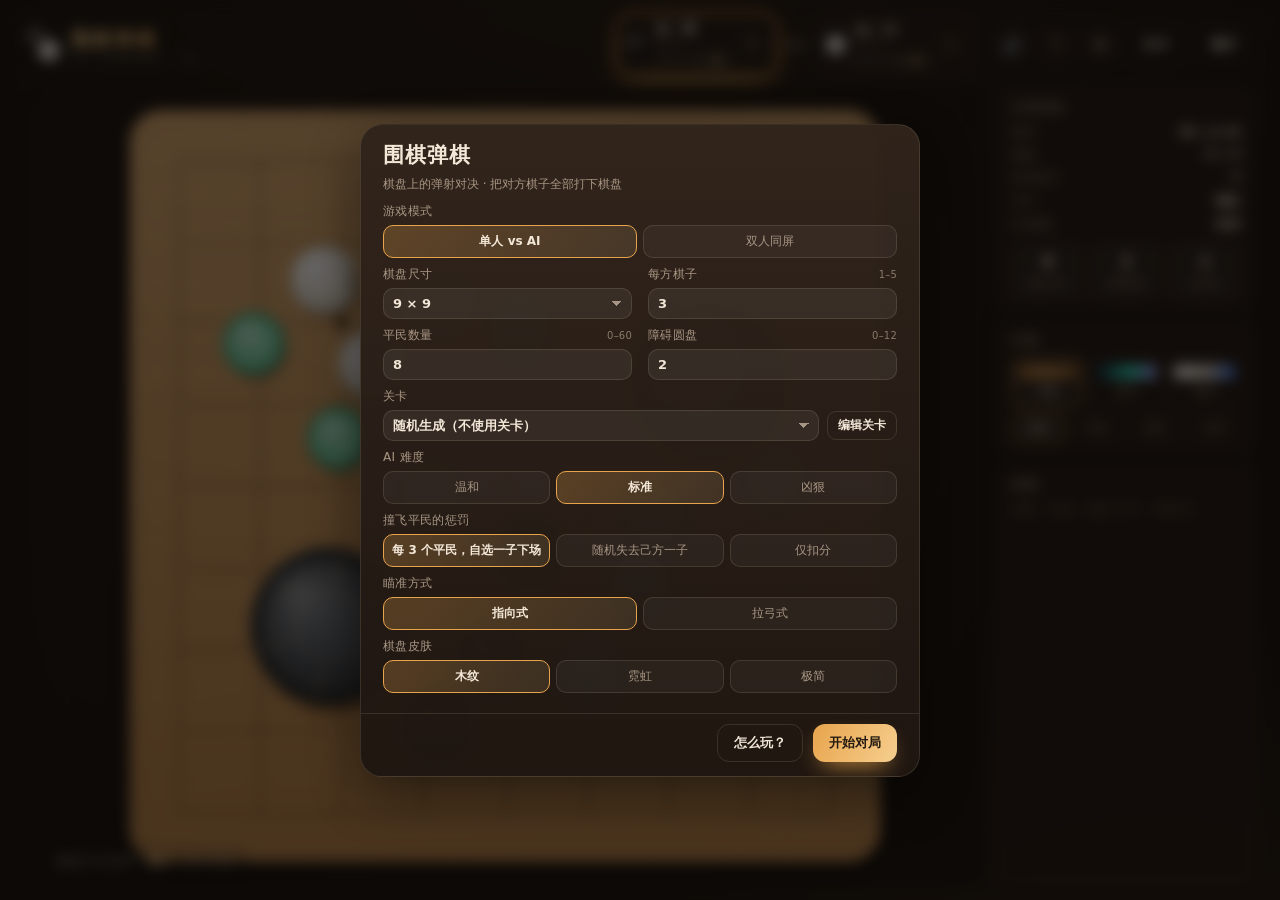
==== index.html @ 87f2d4b4 "围棋弹棋 v6：冰壶物理+自旋碰撞、高斯出杆误差、随机聚类摆盘(19路/5v5/60平民)、关卡编辑器、平民罚则、三档AI、多皮肤多字体、移动端竖屏适配" ====
﻿<!DOCTYPE html>
<html lang="zh-CN" data-skin="wood" data-font="sans">
<head>
<meta charset="UTF-8">
<meta name="viewport" content="width=device-width, initial-scale=1, maximum-scale=1, user-scalable=no, viewport-fit=cover">
<meta name="theme-color" content="#1b1410">
<meta name="apple-mobile-web-app-capable" content="yes">
<meta name="mobile-web-app-capable" content="yes">
<title>围棋弹棋 · Go Carrom</title>
<link rel="icon" href="data:image/svg+xml,%3Csvg xmlns='http://www.w3.org/2000/svg' viewBox='0 0 32 32'%3E%3Crect width='32' height='32' rx='7' fill='%23c99a63'/%3E%3Ccircle cx='12' cy='12' r='6' fill='%23171410'/%3E%3Ccircle cx='21' cy='21' r='6' fill='%23fff'/%3E%3C/svg%3E">
<link rel="stylesheet" href="css/style.css">
</head>
<body data-skin="wood">
<div id="app">

  <header id="topbar">
    <div class="brand">
      <div class="logo"><span class="dot b"></span><span class="dot w"></span></div>
      <div class="brand-text">
        <h1>围棋弹棋</h1>
        <p>GO&nbsp;CARROM&nbsp;·&nbsp;<span id="buildTag">v6</span></p>
      </div>
    </div>

    <div id="scoreboard">
      <div class="score-card" id="cardP1">
        <span class="mini-stone black"></span>
        <div class="sc-text">
          <b id="p1Name">黑方</b>
          <small id="p1Stat">3 / 3</small>
          <span class="civ-line" id="p1Civ" title="撞飞平民进度：满 3 个要自选一子下场">
            <i></i><i></i><i></i><em>平民 <b>0</b>/3</em>
          </span>
        </div>
        <span class="badge" id="p1Badge">黑</span>
      </div>
      <div class="vs">VS</div>
      <div class="score-card" id="cardP2">
        <span class="mini-stone white"></span>
        <div class="sc-text">
          <b id="p2Name">白方</b>
          <small id="p2Stat">3 / 3</small>
          <span class="civ-line" id="p2Civ" title="撞飞平民进度：满 3 个要自选一子下场">
            <i></i><i></i><i></i><em>平民 <b>0</b>/3</em>
          </span>
        </div>
        <span class="badge" id="p2Badge">白</span>
      </div>
    </div>

    <div class="topbar-actions">
      <button class="icon-btn" id="btnSound" title="音效开关">🔊</button>
      <button class="icon-btn" id="btnRules" title="规则说明">?</button>
      <button class="icon-btn" id="btnSetup" title="对局设置">⚙</button>
      <button class="btn ghost" id="btnLevel">关卡</button>
      <button class="btn ghost" id="btnRestart">重开</button>
    </div>
  </header>

  <main id="stage">
    <div id="boardWrap">
      <canvas id="boardCanvas"></canvas>
      <div id="banner" class="banner"></div>
      <div id="hint" class="hint">拖拽自己的棋子 <b>蓄力</b>，松手弹射</div>

      <!-- 关卡编辑器工具条 -->
      <div id="editorBar" class="editor-bar hidden">
        <div class="eb-row">
          <div class="eb-group">
            <span class="eb-label">棋盘</span>
            <select id="edBoard" class="num-input mini"></select>
          </div>
          <div class="eb-group">
            <span class="eb-label">半径</span>
            <button class="size-btn" id="edRadiusMinus" title="缩小 (-2%)">−</button>
            <input type="range" id="edRadius" min="12" max="460" step="2" value="75">
            <button class="size-btn" id="edRadiusPlus" title="放大 (+2%)">+</button>
            <input type="number" id="edRadiusNum" class="num-input tiny" min="1" max="46" step="0.5" value="7.5">
            <span class="eb-unit">%</span>
          </div>
          <div class="eb-group grow">
            <input type="text" id="edName" class="num-input" placeholder="关卡名" maxlength="16">
          </div>
          <div class="eb-group">
            <button class="btn ghost small" id="edSave">保存</button>
            <button class="btn ghost small" id="edExport">导出</button>
            <button class="btn ghost small" id="edImport">导入</button>
            <button class="btn ghost small" id="edClear">清空</button>
          </div>
        </div>
        <div class="eb-row">
          <div class="eb-group grow">
            <span class="eb-label">已保存</span>
            <select id="edSaved" class="num-input grow"></select>
            <button class="btn ghost small" id="edLoad">读取</button>
            <button class="btn ghost small" id="edDelete">删除</button>
          </div>
          <div class="eb-group right">
            <span class="eb-tip">单击空白放置 · 拖圆盘移动 · 拖手柄/滚轮改大小 · 右键删除</span>
            <button class="btn ghost small" id="edCancel">返回</button>
            <button class="btn primary small" id="edPlay">用此关卡开局</button>
          </div>
        </div>
      </div>
      <input type="file" id="edFile" accept=".json,application/json" hidden>
    </div>

    <aside id="side">
      <section class="panel">
        <h2>对局信息</h2>
        <ul class="facts">
          <li><span>模式</span><b id="factMode">单人 vs AI</b></li>
          <li><span>棋盘</span><b id="factBoard">9 × 9</b></li>
          <li><span>每方棋子</span><b id="factTroops">3</b></li>
          <li><span>关卡</span><b id="factLevel">随机</b></li>
          <li><span>AI 难度</span><b id="factAI">标准</b></li>
        </ul>
        <div class="stat-row">
          <div class="stat"><b id="statCiv">6</b><small>剩余平民</small></div>
          <div class="stat"><b id="statObs">2</b><small>障碍圆盘</small></div>
          <div class="stat"><b id="statTurn">1</b><small>回合数</small></div>
        </div>
      </section>

      <section class="panel">
        <h2>外观</h2>
        <div class="skins" id="skinPicker">
          <button class="skin-btn active" data-skin="wood"><i class="sw sw-wood"></i>木纹</button>
          <button class="skin-btn" data-skin="neon"><i class="sw sw-neon"></i>霓虹</button>
          <button class="skin-btn" data-skin="flat"><i class="sw sw-flat"></i>极简</button>
        </div>
        <div class="fonts" id="fontPicker">
          <button class="font-btn on" data-font="sans">黑体</button>
          <button class="font-btn" data-font="serif">宋体</button>
          <button class="font-btn" data-font="kai">楷体</button>
          <button class="font-btn" data-font="mono">等宽</button>
        </div>
      </section>

      <section class="panel log-panel">
        <h2>战报</h2>
        <ol id="log" class="log"></ol>
      </section>
    </aside>
  </main>
</div>

<!-- ============ 开始 / 结算 ============ -->
<div id="overlay" class="overlay">
  <div class="modal">
    <div class="modal-head">
      <h2 id="modalTitle">围棋弹棋</h2>
      <p id="modalSub">棋盘上的弹射对决 · 把对方棋子全部打下棋盘</p>
    </div>

    <div class="modal-body">
      <div id="setupPanel">
        <div class="field">
          <label>游戏模式</label>
          <div class="seg" id="segMode">
            <button class="on" data-mode="ai">单人 vs AI</button>
            <button data-mode="pvp">双人同屏</button>
          </div>
        </div>
        <div class="grid2">
          <div class="field">
            <label>棋盘尺寸</label>
            <select id="selBoard" class="num-input"></select>
          </div>
          <div class="field">
            <label>每方棋子 <span class="lim">1–5</span></label>
            <input type="number" id="numTroops" class="num-input" min="1" max="5" step="1" value="3">
          </div>
          <div class="field">
            <label>平民数量 <span class="lim">0–60</span></label>
            <input type="number" id="numCiv" class="num-input" min="0" max="60" step="1" value="8">
          </div>
          <div class="field">
            <label>障碍圆盘 <span class="lim">0–12</span></label>
            <input type="number" id="numObs" class="num-input" min="0" max="12" step="1" value="2">
          </div>
        </div>
        <div class="field">
          <label>关卡</label>
          <div class="row-flex">
            <select id="selLevel" class="num-input grow">
              <option value="">随机生成（不使用关卡）</option>
            </select>
            <button class="btn ghost small" id="btnEditLevel">编辑关卡</button>
          </div>
        </div>
        <div class="field" id="fieldAI">
          <label>AI 难度</label>
          <div class="seg" id="segAI">
            <button data-ai="easy">温和</button>
            <button class="on" data-ai="normal">标准</button>
            <button data-ai="hard">凶狠</button>
          </div>
        </div>
        <div class="field">
          <label>撞飞平民的惩罚</label>
          <div class="seg seg-wrap" id="segPenalty">
            <button class="on" data-pen="pick">每 3 个平民，自选一子下场</button>
            <button data-pen="random">随机失去己方一子</button>
            <button data-pen="score">仅扣分</button>
          </div>
        </div>
        <div class="field">
          <label>瞄准方式</label>
          <div class="seg" id="segAim">
            <button class="on" data-aim="direct">指向式</button>
            <button data-aim="pull">拉弓式</button>
          </div>
        </div>
        <div class="field">
          <label>棋盘皮肤</label>
          <div class="seg" id="segSkin">
            <button class="on" data-skin="wood">木纹</button>
            <button data-skin="neon">霓虹</button>
            <button data-skin="flat">极简</button>
          </div>
        </div>
      </div>

      <div id="resultPanel" class="hidden">
        <div class="trophy" id="resultIcon">🏆</div>
        <h3 id="resultTitle">黑方胜利</h3>
        <p id="resultText"></p>
        <div class="result-stats" id="resultStats"></div>
      </div>
    </div>

    <div class="modal-foot">
      <button class="btn ghost" id="btnHelp">怎么玩？</button>
      <button class="btn primary" id="btnStart">开始对局</button>
    </div>
  </div>
</div>

<!-- ============ 规则 ============ -->
<div id="rulesOverlay" class="overlay hidden">
  <div class="modal rules">
    <div class="modal-head">
      <h2>玩法规则</h2>
      <p>围棋棋盘 · 冰壶手感 · 弹射对决</p>
    </div>
    <div class="modal-body">
      <ol class="rule-list">
        <li><b>轮流弹射。</b>每回合点住己方一颗棋子，向外拖拽瞄准并蓄力，松手弹射；棋子滑行减速后停下，回合结束。</li>
        <li><b>击败敌人。</b>把对方棋子撞出棋盘边缘即将其消灭。对方棋子全部被消灭时获胜。</li>
        <li><b>平民有风险。</b>撞飞平民会累积「平民伤亡」：<b>每累计 3 个</b>，你必须亲手选一颗自己的棋子下场（撞飞第 1、2 个不罚）。
          罚则与弹射棋子无关——<b>就算它自灭出界也照交</b>。顶部棋子卡片用 3 个小格 + <b>n/3</b> 显示进度，第 3 格闪红即警告。</li>
        <li><b>障碍圆盘。</b>灰色大圆盘是固定不动的无限质量物体，撞上会剧烈反弹，可以利用它做折射球。</li>
        <li><b>别把自己弹下去。</b>己方棋子出界同样会被消灭，大力度要留神。</li>
      </ol>
      <p class="tip">小技巧：碰撞会传递动量——用一颗棋子同时撞飞两颗敌方棋子，或借障碍盘改变角度偷袭。</p>
    </div>
    <div class="modal-foot">
      <button class="btn primary" id="btnRulesClose">明白了</button>
    </div>
  </div>
</div>

<script src="js/util.js"></script>
<script src="js/config.js"></script>
<script src="js/audio.js"></script>
<script src="js/physics.js"></script>
<script src="js/ai.js"></script>
<script src="js/render.js"></script>
<script src="js/editor.js"></script>
<script src="js/game.js"></script>
<script src="js/ui.js"></script>
</body>
</html>
---- css/style.css ----
/* ===== 围棋弹棋 · Go Carrom ===== */
:root {
  --font-ui: "PingFang SC", "Microsoft YaHei", "Noto Sans SC", system-ui, -apple-system, "Segoe UI", sans-serif;
  --bg: #17110d;
  --bg2: #241a13;
  --panel: rgba(38, 28, 21, .82);
  --panel-line: rgba(255, 226, 190, .12);
  --text: #f3e7d8;
  --muted: #a89684;
  --accent: #e8a44c;
  --accent2: #f6cf8f;
  --good: #7fd0a2;
  --bad: #ef7b6c;
  --radius: 18px;
  --shadow: 0 18px 50px rgba(0, 0, 0, .45);
}

html[data-skin="neon"] {
  --bg: #05070f;
  --bg2: #0b1226;
  --panel: rgba(12, 20, 40, .8);
  --panel-line: rgba(110, 231, 255, .18);
  --text: #e6f6ff;
  --muted: #7d97b8;
  --accent: #4ff0d6;
  --accent2: #a98cff;
  --good: #5cf2a0;
  --bad: #ff6b8b;
}

html[data-skin="flat"] {
  --bg: #f2efe9;
  --bg2: #e6e1d7;
  --panel: rgba(255, 255, 255, .9);
  --panel-line: rgba(40, 34, 26, .1);
  --text: #2b2620;
  --muted: #8c8377;
  --accent: #2f6df6;
  --accent2: #6f9bff;
  --good: #2f9e6b;
  --bad: #d9452f;
}

/* ---------- 字体 ---------- */
html[data-font="serif"] {
  --font-ui: "Songti SC", "SimSun", "Noto Serif SC", "Source Han Serif SC", Georgia, serif;
}
html[data-font="kai"] {
  --font-ui: "Kaiti SC", "KaiTi", "STKaiti", "Kaiti TC", "Songti SC", serif;
}
html[data-font="mono"] {
  --font-ui: "Cascadia Mono", "SF Mono", "Consolas", "DejaVu Sans Mono", "Noto Sans Mono", monospace;
}

* { box-sizing: border-box; -webkit-tap-highlight-color: transparent; }

html, body { height: 100%; }

body {
  margin: 0;
  font-family: var(--font-ui);
  color: var(--text);
  background:
    radial-gradient(1200px 700px at 50% -10%, var(--bg2), transparent 70%),
    radial-gradient(900px 600px at 90% 110%, rgba(255, 170, 80, .07), transparent 70%),
    var(--bg);
  overflow: hidden;
  user-select: none;
}

html[data-skin="flat"] body {
  background:
    radial-gradient(1000px 600px at 50% -10%, #fff, transparent 70%),
    var(--bg);
}

#app {
  height: 100%;
  display: flex;
  flex-direction: column;
  padding: 14px clamp(12px, 2vw, 26px) 16px;
  gap: 12px;
}

/* ---------- 顶栏 ---------- */
#topbar {
  display: flex;
  align-items: center;
  gap: 18px;
  flex: none;
}

.brand { display: flex; align-items: center; gap: 11px; min-width: 0; }
.logo { position: relative; width: 34px; height: 34px; flex: none; }
.logo .dot {
  position: absolute; width: 22px; height: 22px; border-radius: 50%;
  box-shadow: inset 0 2px 4px rgba(255, 255, 255, .35), 0 4px 10px rgba(0, 0, 0, .45);
}
.logo .dot.b { left: 0; top: 0; background: radial-gradient(circle at 35% 30%, #6b625a, #100e0c 70%); }
.logo .dot.w { right: 0; bottom: 0; background: radial-gradient(circle at 35% 30%, #fff, #b9b2a8 75%); }

.brand-text h1 {
  margin: 0; font-size: 19px; letter-spacing: .14em; font-weight: 800;
  background: linear-gradient(120deg, var(--accent2), var(--accent));
  -webkit-background-clip: text; background-clip: text; color: transparent;
  white-space: nowrap;
}
.brand-text p { margin: 1px 0 0; font-size: 9px; letter-spacing: .42em; color: var(--muted); }

#scoreboard {
  display: flex; align-items: center; gap: 10px;
  margin-left: auto;
}

.score-card {
  display: flex; align-items: center; gap: 9px;
  padding: 7px 12px 7px 9px;
  background: var(--panel);
  border: 1px solid var(--panel-line);
  border-radius: 14px;
  backdrop-filter: blur(10px);
  transition: .22s ease;
  min-width: 128px;
}
.score-card.active {
  border-color: var(--accent);
  box-shadow: 0 0 0 1px var(--accent), 0 8px 26px -8px var(--accent);
  transform: translateY(-1px);
}
.score-card.dead { opacity: .45; filter: grayscale(.7); }

.mini-stone { width: 20px; height: 20px; border-radius: 50%; flex: none; }
.mini-stone.black { background: radial-gradient(circle at 34% 28%, #7a7168, #0b0a09 72%); }
.mini-stone.white { background: radial-gradient(circle at 34% 28%, #fff, #c3bcb2 78%); box-shadow: 0 0 0 1px rgba(0,0,0,.15) inset; }
.sc-text { display: flex; flex-direction: column; line-height: 1.18; min-width: 0; }
.sc-text b { font-size: 13px; font-weight: 700; white-space: nowrap; overflow: hidden; text-overflow: ellipsis; }
.sc-text small { font-size: 10.5px; color: var(--muted); font-variant-numeric: tabular-nums; }

/* 撞飞平民进度：3 个小格，满 3 个就要自选一子下场 */
.civ-line { display: flex; align-items: center; gap: 3px; margin-top: 3px; }
.civ-line i {
  width: 7px; height: 7px; border-radius: 2px;
  background: rgba(255, 255, 255, .14);
  border: 1px solid var(--panel-line);
  transition: .18s;
}
html[data-skin="flat"] .civ-line i { background: rgba(0, 0, 0, .10); }
.civ-line i.on { background: var(--accent); border-color: var(--accent); box-shadow: 0 0 6px var(--accent); }
.civ-line i.danger { background: transparent; border-color: var(--bad); box-shadow: 0 0 8px var(--bad); animation: civPulse .9s ease-in-out infinite; }
.civ-line i.owed { background: var(--bad); border-color: var(--bad); box-shadow: 0 0 10px var(--bad); animation: civPulse .7s ease-in-out infinite; }
.civ-line em { font-style: normal; font-size: 9.5px; color: var(--muted); letter-spacing: .03em; margin-left: 2px; font-variant-numeric: tabular-nums; }
.civ-line em b { color: var(--accent2); font-weight: 700; }
@keyframes civPulse { 0%, 100% { opacity: 1; } 50% { opacity: .4; } }
.badge {
  margin-left: auto; font-size: 9.5px; padding: 2px 6px; border-radius: 999px;
  border: 1px solid var(--panel-line); color: var(--muted);
}
.vs { font-size: 10px; letter-spacing: .2em; color: var(--muted); font-weight: 700; }

.topbar-actions { display: flex; align-items: center; gap: 8px; flex: none; }

.icon-btn, .btn {
  font: inherit; cursor: pointer; color: var(--text);
  background: var(--panel);
  border: 1px solid var(--panel-line);
  border-radius: 12px;
  transition: .18s ease;
}
.icon-btn { width: 36px; height: 36px; font-size: 15px; display: grid; place-items: center; }
.btn { padding: 9px 16px; font-size: 13px; font-weight: 600; }
.icon-btn:hover, .btn:hover { border-color: var(--accent); color: var(--accent2); }
.btn.primary {
  background: linear-gradient(120deg, var(--accent), var(--accent2));
  color: #241a10; border: none; font-weight: 800;
  box-shadow: 0 10px 24px -10px var(--accent);
}
html[data-skin="neon"] .btn.primary { color: #04121a; }
html[data-skin="flat"] .btn.primary { color: #fff; }
.btn.primary:hover { filter: brightness(1.07); color: inherit; }
.btn.ghost { background: transparent; }
.btn:active { transform: scale(.97); }

/* ---------- 主舞台 ---------- */
#stage {
  flex: 1;
  display: flex;
  gap: 14px;
  min-height: 0;
}

#boardWrap {
  position: relative;
  flex: 1;
  min-width: 0;
  display: grid;
  place-items: center;
  border-radius: var(--radius);
  overflow: hidden;
}

#boardCanvas { display: block; width: 100%; height: 100%; touch-action: none; cursor: crosshair; }

.banner {
  position: absolute; top: 12px; left: 50%; transform: translateX(-50%) translateY(-16px);
  padding: 7px 18px; border-radius: 999px;
  background: var(--panel); border: 1px solid var(--panel-line);
  font-size: 12.5px; letter-spacing: .08em; font-weight: 700;
  opacity: 0; pointer-events: none; transition: .3s cubic-bezier(.2,.8,.3,1);
  backdrop-filter: blur(8px);
  white-space: nowrap;
}
.banner.show { opacity: 1; transform: translateX(-50%) translateY(0); }

.hint {
  position: absolute; bottom: 10px; left: 16px;
  font-size: 11.5px; color: var(--muted); letter-spacing: .06em;
  pointer-events: none; transition: opacity .25s;
  background: rgba(0,0,0,.18); padding: 5px 12px; border-radius: 999px;
  white-space: nowrap;
}
.hint b { color: var(--accent2); }

/* ---------- 侧栏 ---------- */
#side {
  width: clamp(220px, 20vw, 268px);
  flex: none;
  display: flex;
  flex-direction: column;
  gap: 10px;
  min-height: 0;
}

.panel {
  background: var(--panel);
  border: 1px solid var(--panel-line);
  border-radius: 14px;
  padding: 12px 13px;
  backdrop-filter: blur(10px);
}
.panel h2 {
  margin: 0 0 9px; font-size: 10.5px; letter-spacing: .2em; color: var(--muted);
  font-weight: 700; text-transform: uppercase;
}

.facts { list-style: none; margin: 0; padding: 0; display: flex; flex-direction: column; gap: 6px; }
.facts li { display: flex; justify-content: space-between; font-size: 12px; gap: 8px; }
.facts span { color: var(--muted); }
.facts b { font-weight: 600; font-variant-numeric: tabular-nums; }

.stat-row { display: flex; gap: 8px; margin-top: 11px; }
.stat {
  flex: 1; text-align: center; padding: 7px 4px; border-radius: 10px;
  background: rgba(255,255,255,.04); border: 1px solid var(--panel-line);
}
html[data-skin="flat"] .stat { background: rgba(0,0,0,.03); }
.stat b { display: block; font-size: 16px; font-variant-numeric: tabular-nums; line-height: 1.2; }
.stat small { font-size: 9px; color: var(--muted); letter-spacing: .04em; }

.skins { display: flex; gap: 7px; }
.skin-btn {
  flex: 1; font: inherit; font-size: 11px; cursor: pointer;
  display: flex; flex-direction: column; align-items: center; gap: 5px;
  padding: 7px 4px; border-radius: 10px; color: var(--muted);
  background: transparent; border: 1px solid var(--panel-line);
  transition: .18s;
}
.skin-btn.active { color: var(--text); border-color: var(--accent); background: rgba(255,255,255,.05); }
.sw { width: 100%; height: 14px; border-radius: 4px; display: block; }
.sw-wood { background: linear-gradient(100deg, #8a5a2c, #b98446 45%, #7d4f24); }
.sw-neon { background: linear-gradient(100deg, #0a1630, #2de1c2 55%, #a98cff); }
.sw-flat { background: linear-gradient(100deg, #ffffff, #d9d2c6 55%, #2f6df6); }

/* 字体切换 */
.fonts { display: grid; grid-template-columns: repeat(4, 1fr); gap: 5px; margin-top: 8px; }
.font-btn {
  font: inherit; font-size: 11px; cursor: pointer; padding: 5px 2px;
  color: var(--muted); background: transparent;
  border: 1px solid var(--panel-line); border-radius: 8px;
  transition: .16s; letter-spacing: .02em;
}
.font-btn:hover { color: var(--text); }
.font-btn.on { color: var(--text); border-color: var(--accent); background: rgba(255,255,255,.06); }
.font-btn[data-font="serif"] { font-family: "Songti SC", "SimSun", "Noto Serif SC", Georgia, serif; }
.font-btn[data-font="kai"] { font-family: "Kaiti SC", "KaiTi", "STKaiti", serif; }
.font-btn[data-font="mono"] { font-family: "Cascadia Mono", "SF Mono", Consolas, monospace; }
html[data-font="flat"] .font-btn.on { background: rgba(0,0,0,.04); }

.log-panel { flex: 1; min-height: 90px; display: flex; flex-direction: column; }
.log {
  list-style: none; margin: 0; padding: 0; overflow-y: auto; flex: 1;
  display: flex; flex-direction: column; gap: 5px;
  scrollbar-width: thin; font-size: 11.5px;
}
.log li {
  padding: 5px 8px; border-radius: 8px; line-height: 1.4;
  background: rgba(255,255,255,.035); color: var(--muted);
  animation: logIn .25s ease both;
}
html[data-skin="flat"] .log li { background: rgba(0,0,0,.035); }
.log li b { color: var(--text); font-weight: 600; }
.log li.kill { color: var(--good); }
.log li.penalty { color: var(--bad); }
.log li.turn { background: none; padding: 2px 0; font-size: 10px; letter-spacing: .16em; color: var(--muted); text-transform: uppercase; }
html[data-skin="flat"] .log li.turn { background: none; }
@keyframes logIn { from { opacity: 0; transform: translateY(-4px); } to { opacity: 1; transform: none; } }

/* ---------- 遮罩 / 弹窗 ---------- */
.overlay {
  position: fixed; inset: 0; z-index: 50;
  display: grid; place-items: center;
  padding: 18px;
  background: rgba(8, 6, 4, .62);
  backdrop-filter: blur(7px);
  animation: fadeIn .22s ease both;
}
html[data-skin="flat"] .overlay { background: rgba(40, 34, 26, .35); }
.overlay.hidden { display: none; }
@keyframes fadeIn { from { opacity: 0; } to { opacity: 1; } }

.modal {
  width: min(560px, 100%);
  max-height: min(92vh, 820px);
  display: flex; flex-direction: column;
  background: linear-gradient(180deg, rgba(48, 36, 27, .98), rgba(30, 22, 17, .98));
  border: 1px solid var(--panel-line);
  border-radius: 22px;
  box-shadow: var(--shadow);
  overflow: hidden;
  animation: popIn .26s cubic-bezier(.2,.9,.3,1) both;
}
html[data-skin="neon"] .modal { background: linear-gradient(180deg, rgba(12,22,44,.98), rgba(6,10,22,.99)); }
html[data-skin="flat"] .modal { background: #fff; }
@keyframes popIn { from { opacity: 0; transform: translateY(14px) scale(.97); } to { opacity: 1; transform: none; } }

.modal-head { padding: 16px 22px 8px; flex: none; }
.modal-head h2 { margin: 0; font-size: 21px; letter-spacing: .04em; }
.modal-head p { margin: 6px 0 0; font-size: 12px; color: var(--muted); line-height: 1.5; }

.modal-body { padding: 2px 22px 12px; overflow-y: auto; flex: 1; }
.modal-foot {
  padding: 10px 22px 14px; display: flex; gap: 10px; justify-content: flex-end;
  border-top: 1px solid var(--panel-line); flex: none;
}

.field { margin-bottom: 8px; }
.grid2 { display: grid; grid-template-columns: 1fr 1fr; gap: 0 16px; }
.grid2 .field { margin-bottom: 8px; }
.field > label {
  display: flex; justify-content: space-between; align-items: baseline;
  font-size: 12px; color: var(--muted); margin-bottom: 5px; letter-spacing: .03em;
}
.field > label b { color: var(--accent2); font-size: 13px; font-variant-numeric: tabular-nums; }
.lim { font-size: 10px; color: var(--muted); opacity: .75; letter-spacing: .02em; }
.row-flex { display: flex; align-items: center; gap: 8px; }
.grow { flex: 1; min-width: 0; }

/* 数字输入 / 下拉 */
.num-input {
  width: 100%;
  font: inherit; font-size: 13px; font-weight: 600;
  color: var(--text);
  background: rgba(255, 255, 255, .06);
  border: 1px solid var(--panel-line);
  border-radius: 10px;
  padding: 7px 9px;
  outline: none;
  transition: .16s;
  font-variant-numeric: tabular-nums;
}
html[data-skin="flat"] .num-input { background: rgba(0, 0, 0, .04); }
.num-input:hover { border-color: var(--accent); }
.num-input:focus { border-color: var(--accent); box-shadow: 0 0 0 2px rgba(232, 164, 76, .18); }
.num-input:disabled { opacity: .45; cursor: not-allowed; }
select.num-input { cursor: pointer; padding-right: 24px; appearance: none;
  background-image: linear-gradient(45deg, transparent 50%, var(--muted) 50%),
                    linear-gradient(135deg, var(--muted) 50%, transparent 50%);
  background-position: calc(100% - 14px) 50%, calc(100% - 9px) 50%;
  background-size: 5px 5px, 5px 5px;
  background-repeat: no-repeat;
}
select.num-input.mini { width: 92px; }
.btn.small { padding: 6px 10px; font-size: 11.5px; border-radius: 9px; }

/* 关卡编辑器工具条 */
.editor-bar {
  position: absolute; top: 8px; left: 8px; right: 8px; z-index: 6;
  display: flex; flex-direction: column; gap: 7px;
  padding: 9px 10px;
  background: var(--panel);
  border: 1px solid var(--panel-line);
  border-radius: 14px;
  backdrop-filter: blur(12px);
  box-shadow: 0 14px 34px rgba(0, 0, 0, .38);
  animation: popIn .2s ease both;
}
.eb-row { display: flex; align-items: center; gap: 8px; flex-wrap: wrap; }
.eb-group { display: flex; align-items: center; gap: 6px; }
.eb-group.grow { flex: 1; min-width: 110px; }
.eb-group.right { margin-left: auto; }
.eb-label { font-size: 11px; color: var(--muted); white-space: nowrap; letter-spacing: .04em; }
.eb-val { font-size: 11px; color: var(--accent2); width: 40px; font-variant-numeric: tabular-nums; }
.eb-tip { font-size: 10.5px; color: var(--muted); white-space: nowrap; }
.eb-group input[type="range"] { width: 104px; height: 18px; }
.eb-unit { font-size: 11px; color: var(--muted); margin-left: -3px; }

.size-btn {
  width: 24px; height: 24px; flex: none;
  display: grid; place-items: center;
  font: inherit; font-size: 15px; line-height: 1; font-weight: 700;
  color: var(--text); background: rgba(255, 255, 255, .07);
  border: 1px solid var(--panel-line); border-radius: 8px;
  cursor: pointer; transition: .15s;
}
.size-btn:hover { border-color: var(--accent); color: var(--accent2); }
.size-btn:active { transform: scale(.94); }
html[data-skin="flat"] .size-btn { background: rgba(0, 0, 0, .04); }
.num-input.tiny { width: 62px; padding: 5px 6px; font-size: 12px; text-align: center; }

.seg { display: flex; gap: 6px; }
.seg.seg-wrap { flex-wrap: wrap; }
.seg button {
  flex: 1; font: inherit; font-size: 12px; cursor: pointer;
  padding: 7px 8px; border-radius: 10px; color: var(--muted);
  background: rgba(255,255,255,.04); border: 1px solid var(--panel-line);
  transition: .16s; white-space: nowrap;
}
html[data-skin="flat"] .seg button { background: rgba(0,0,0,.035); }
.seg button:hover { color: var(--text); }
.seg button.on {
  background: linear-gradient(120deg, rgba(232,164,76,.26), rgba(246,207,143,.12));
  border-color: var(--accent); color: var(--text); font-weight: 700;
}
html[data-skin="neon"] .seg button.on { background: rgba(79,240,214,.16); }
html[data-skin="flat"] .seg button.on { background: rgba(47,109,246,.12); }

input[type="range"] {
  width: 100%; height: 22px; appearance: none; background: transparent; cursor: pointer;
}
input[type="range"]::-webkit-slider-runnable-track {
  height: 5px; border-radius: 99px;
  background: linear-gradient(90deg, var(--accent), rgba(255,255,255,.12));
}
input[type="range"]::-webkit-slider-thumb {
  appearance: none; width: 17px; height: 17px; border-radius: 50%; margin-top: -6px;
  background: var(--accent2); border: 2px solid rgba(0,0,0,.25);
  box-shadow: 0 3px 10px rgba(0,0,0,.4);
}
input[type="range"]::-moz-range-track { height: 5px; border-radius: 99px; background: rgba(255,255,255,.15); }
input[type="range"]::-moz-range-thumb { width: 15px; height: 15px; border: none; border-radius: 50%; background: var(--accent2); }

.hidden { display: none !important; }

/* ---------- 结算 ---------- */
#resultPanel { text-align: center; padding: 6px 0 2px; }
.trophy { font-size: 50px; line-height: 1; margin-bottom: 6px; filter: drop-shadow(0 8px 20px rgba(0,0,0,.5)); }
#resultTitle { margin: 0; font-size: 24px; letter-spacing: .06em; }
#resultText { margin: 8px auto 0; max-width: 380px; font-size: 12.5px; color: var(--muted); line-height: 1.6; }
.result-stats { display: flex; gap: 8px; justify-content: center; margin-top: 16px; flex-wrap: wrap; }
.result-stats div {
  padding: 8px 14px; border-radius: 12px; font-size: 11px; color: var(--muted);
  background: rgba(255,255,255,.05); border: 1px solid var(--panel-line);
}
.result-stats b { display: block; font-size: 17px; color: var(--text); font-variant-numeric: tabular-nums; }

.rule-list { margin: 0; padding-left: 18px; display: flex; flex-direction: column; gap: 11px; }
.rule-list li { font-size: 12.5px; line-height: 1.62; color: var(--muted); }
.rule-list li b { color: var(--text); display: block; margin-bottom: 1px; font-size: 13px; }
.tip {
  margin: 16px 0 0; padding: 11px 13px; border-radius: 12px; font-size: 12px; line-height: 1.55;
  color: var(--accent2); background: rgba(232,164,76,.1); border: 1px solid rgba(232,164,76,.22);
}

/* ---------- 响应式 ---------- */
@media (max-width: 960px) {
  #app { padding: 9px 9px 11px; gap: 8px; }
  #stage { flex-direction: column; }
  #side {
    width: 100%; flex-direction: row; overflow-x: auto; gap: 8px;
    flex: none; height: auto; padding-bottom: 2px;
    scrollbar-width: thin;
  }
  #side .panel { flex: none; min-width: 190px; }
  .log-panel { min-width: 230px; }
  #boardWrap { min-height: 0; }
  .brand-text p { display: none; }
  .brand-text h1 { font-size: 16px; }
  .score-card { min-width: 0; padding: 6px 9px; }
  .badge { display: none; }
  .topbar-actions .btn { padding: 8px 11px; font-size: 12px; }
  .icon-btn { width: 32px; height: 32px; font-size: 13px; }
}

/* ---------- 手机竖屏 ---------- */
@media (max-width: 680px) {
  html, body { height: 100%; }
  #app {
    height: 100dvh; height: 100svh;
    padding: 6px 6px calc(8px + env(safe-area-inset-bottom, 0px));
    gap: 6px;
  }
  #topbar { flex-wrap: wrap; gap: 6px; row-gap: 6px; }
  .brand { display: none; }
  #scoreboard { margin-left: 0; flex: 1 1 auto; gap: 6px; }
  .vs { display: none; }
  .score-card { flex: 1 1 0; min-width: 0; padding: 5px 8px; gap: 6px; }
  .sc-text b { font-size: 11.5px; }
  .sc-text small { font-size: 10px; }
  .civ-line i { width: 6px; height: 6px; }
  .civ-line em { font-size: 9px; }
  .topbar-actions { margin-left: auto; gap: 5px; }
  .icon-btn { width: 30px; height: 30px; font-size: 13px; border-radius: 10px; }
  .topbar-actions .btn { padding: 6px 9px; font-size: 11.5px; border-radius: 10px; }

  #stage { flex-direction: column; gap: 6px; }
  #boardWrap { flex: 0 0 auto; width: 100%; aspect-ratio: 1 / 1; }
  #side { flex: 1 1 auto; height: auto; min-height: 104px; max-height: none; gap: 6px; }
  #side .panel { height: 100%; }
  #side .panel { padding: 8px 10px; min-width: 168px; }
  #side .panel h2 { display: none; }
  .facts { display: none; }          /* 手机上省空间，信息在设置里看 */
  .stat-row { margin-top: 0; gap: 5px; }
  .stat { padding: 5px 3px; }
  .stat b { font-size: 14px; }
  .stat small { font-size: 8.5px; }
  .skins { gap: 5px; }
  .fonts { margin-top: 6px; gap: 4px; }
  .log-panel { min-width: 200px; }
  .log { font-size: 11px; }

  .hint { font-size: 10px; padding: 4px 9px; bottom: 6px; left: 8px; max-width: calc(100% - 16px); }
  .banner { font-size: 11.5px; padding: 6px 14px; top: 8px; }

  /* 编辑器工具条：单行横向滚动，别把棋盘挤没了 */
  .editor-bar { top: 5px; left: 5px; right: 5px; padding: 6px 7px; gap: 5px; border-radius: 12px; }
  .eb-row { flex-wrap: nowrap; overflow-x: auto; gap: 6px; scrollbar-width: none; }
  .eb-row::-webkit-scrollbar { display: none; }
  .eb-tip { display: none; }
  .eb-group { flex: none; }
  .eb-group.grow { min-width: 120px; }
  .eb-group input[type="range"] { width: 76px; }
  .num-input.tiny { width: 56px; }
  .editor-bar .btn.small { padding: 5px 8px; font-size: 11px; }

  .modal-head { padding: 14px 14px 6px; }
  .modal-head h2 { font-size: 18px; }
  .modal-head p { font-size: 11px; }
  .modal-body { padding: 2px 14px 10px; }
  .modal-foot { padding: 9px 14px 12px; gap: 8px; }
  .modal-foot .btn { padding: 9px 14px; }
  .grid2 { grid-template-columns: 1fr; }
  .seg button { padding: 9px 6px; font-size: 11.5px; }
  .seg.seg-wrap { flex-wrap: nowrap; overflow-x: auto; scrollbar-width: none; }
  .seg.seg-wrap::-webkit-scrollbar { display: none; }
  .seg.seg-wrap button { flex: 1 0 auto; white-space: nowrap; font-size: 11px; }
  .row-flex .btn { padding: 8px 10px; }
  .field { margin-bottom: 7px; }
  .field > label { margin-bottom: 4px; }
  .num-input { padding: 7px 9px; }
  .result-stats { gap: 6px; }
  .result-stats div { padding: 6px 10px; font-size: 10px; }
}

/* 手机横屏：还原左右布局但压扁 */
@media (max-height: 520px) and (orientation: landscape) {
  #app { height: 100dvh; padding: 5px 8px; gap: 6px; }
  #stage { flex-direction: row; }
  #side { width: 188px; height: auto; flex-direction: column; overflow-y: auto; }
  #side .panel { min-width: 0; width: 100%; }
  .facts { display: none; }
  .brand-text { display: none; }
  #side .panel h2 { display: none; }
  .log-panel { min-height: 60px; }
}
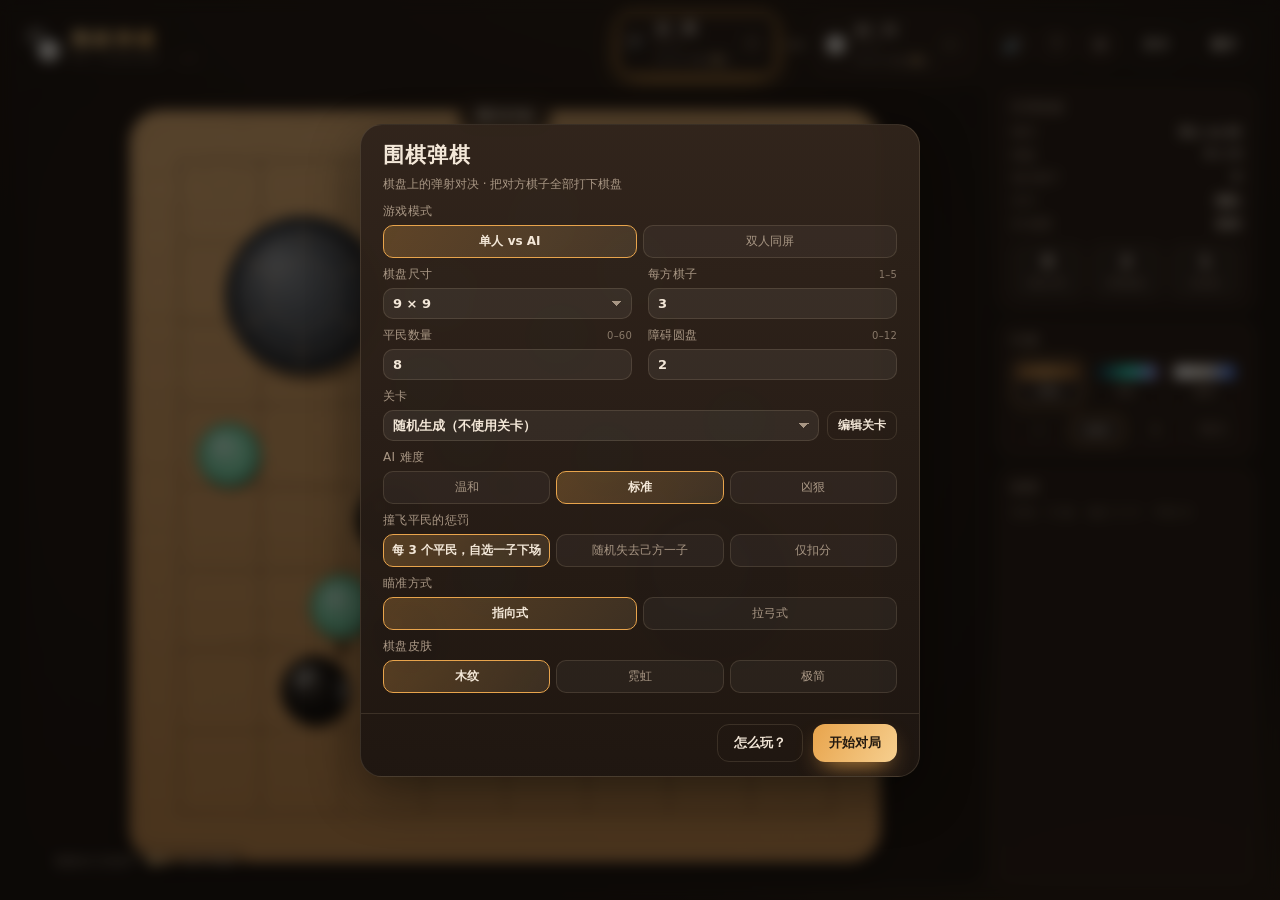
==== commit a403d336: "feat: 字号调节(小/标准/大/特大) 替代字体族；新增默认设置版 default/(横屏19路3v3/竖屏11路2v2) 零配置入口；v7" ====
--- a/index.html
+++ b/index.html
@@ -1,5 +1,5 @@
-﻿<!DOCTYPE html>
-<html lang="zh-CN" data-skin="wood" data-font="sans">
+<!DOCTYPE html>
+<html lang="zh-CN" data-skin="wood" data-size="m">
 <head>
 <meta charset="UTF-8">
 <meta name="viewport" content="width=device-width, initial-scale=1, maximum-scale=1, user-scalable=no, viewport-fit=cover">
@@ -18,7 +18,7 @@
       <div class="logo"><span class="dot b"></span><span class="dot w"></span></div>
       <div class="brand-text">
         <h1>围棋弹棋</h1>
-        <p>GO&nbsp;CARROM&nbsp;·&nbsp;<span id="buildTag">v6</span></p>
+        <p>GO&nbsp;CARROM&nbsp;·&nbsp;<span id="buildTag">v7</span></p>
       </div>
     </div>
 
@@ -129,11 +129,11 @@
           <button class="skin-btn" data-skin="neon"><i class="sw sw-neon"></i>霓虹</button>
           <button class="skin-btn" data-skin="flat"><i class="sw sw-flat"></i>极简</button>
         </div>
-        <div class="fonts" id="fontPicker">
-          <button class="font-btn on" data-font="sans">黑体</button>
-          <button class="font-btn" data-font="serif">宋体</button>
-          <button class="font-btn" data-font="kai">楷体</button>
-          <button class="font-btn" data-font="mono">等宽</button>
+        <div class="fonts" id="sizePicker">
+          <button class="font-btn" data-size="s">小</button>
+          <button class="font-btn on" data-size="m">标准</button>
+          <button class="font-btn" data-size="l">大</button>
+          <button class="font-btn" data-size="xl">特大</button>
         </div>
       </section>
 
@@ -155,6 +155,7 @@
 
     <div class="modal-body">
       <div id="setupPanel">
+        <div id="lockInfo" class="lock-info hidden"></div>
         <div class="field">
           <label>游戏模式</label>
           <div class="seg" id="segMode">
@@ -212,7 +213,7 @@
             <button data-aim="pull">拉弓式</button>
           </div>
         </div>
-        <div class="field">
+        <div class="field keep">
           <label>棋盘皮肤</label>
           <div class="seg" id="segSkin">
             <button class="on" data-skin="wood">木纹</button>
--- a/css/style.css
+++ b/css/style.css
@@ -41,16 +41,12 @@
   --bad: #d9452f;
 }
 
-/* ---------- 字体 ---------- */
-html[data-font="serif"] {
-  --font-ui: "Songti SC", "SimSun", "Noto Serif SC", "Source Han Serif SC", Georgia, serif;
-}
-html[data-font="kai"] {
-  --font-ui: "Kaiti SC", "KaiTi", "STKaiti", "Kaiti TC", "Songti SC", serif;
-}
-html[data-font="mono"] {
-  --font-ui: "Cascadia Mono", "SF Mono", "Consolas", "DejaVu Sans Mono", "Noto Sans Mono", monospace;
-}
+/* ---------- 界面字号（侧栏「外观」里切换） ---------- */
+:root { --fs: 1; }
+html[data-size="s"] { --fs: 0.9; }
+html[data-size="m"] { --fs: 1; }
+html[data-size="l"] { --fs: 1.12; }
+html[data-size="xl"] { --fs: 1.26; }
 
 * { box-sizing: border-box; -webkit-tap-highlight-color: transparent; }
 
@@ -100,12 +96,12 @@
 .logo .dot.w { right: 0; bottom: 0; background: radial-gradient(circle at 35% 30%, #fff, #b9b2a8 75%); }
 
 .brand-text h1 {
-  margin: 0; font-size: 19px; letter-spacing: .14em; font-weight: 800;
+  margin: 0; font-size: calc(19px * var(--fs, 1)); letter-spacing: .14em; font-weight: 800;
   background: linear-gradient(120deg, var(--accent2), var(--accent));
   -webkit-background-clip: text; background-clip: text; color: transparent;
   white-space: nowrap;
 }
-.brand-text p { margin: 1px 0 0; font-size: 9px; letter-spacing: .42em; color: var(--muted); }
+.brand-text p { margin: 1px 0 0; font-size: calc(9px * var(--fs, 1)); letter-spacing: .42em; color: var(--muted); }
 
 #scoreboard {
   display: flex; align-items: center; gap: 10px;
@@ -133,8 +129,8 @@
 .mini-stone.black { background: radial-gradient(circle at 34% 28%, #7a7168, #0b0a09 72%); }
 .mini-stone.white { background: radial-gradient(circle at 34% 28%, #fff, #c3bcb2 78%); box-shadow: 0 0 0 1px rgba(0,0,0,.15) inset; }
 .sc-text { display: flex; flex-direction: column; line-height: 1.18; min-width: 0; }
-.sc-text b { font-size: 13px; font-weight: 700; white-space: nowrap; overflow: hidden; text-overflow: ellipsis; }
-.sc-text small { font-size: 10.5px; color: var(--muted); font-variant-numeric: tabular-nums; }
+.sc-text b { font-size: calc(13px * var(--fs, 1)); font-weight: 700; white-space: nowrap; overflow: hidden; text-overflow: ellipsis; }
+.sc-text small { font-size: calc(10.5px * var(--fs, 1)); color: var(--muted); font-variant-numeric: tabular-nums; }
 
 /* 撞飞平民进度：3 个小格，满 3 个就要自选一子下场 */
 .civ-line { display: flex; align-items: center; gap: 3px; margin-top: 3px; }
@@ -148,14 +144,14 @@
 .civ-line i.on { background: var(--accent); border-color: var(--accent); box-shadow: 0 0 6px var(--accent); }
 .civ-line i.danger { background: transparent; border-color: var(--bad); box-shadow: 0 0 8px var(--bad); animation: civPulse .9s ease-in-out infinite; }
 .civ-line i.owed { background: var(--bad); border-color: var(--bad); box-shadow: 0 0 10px var(--bad); animation: civPulse .7s ease-in-out infinite; }
-.civ-line em { font-style: normal; font-size: 9.5px; color: var(--muted); letter-spacing: .03em; margin-left: 2px; font-variant-numeric: tabular-nums; }
+.civ-line em { font-style: normal; font-size: calc(9.5px * var(--fs, 1)); color: var(--muted); letter-spacing: .03em; margin-left: 2px; font-variant-numeric: tabular-nums; }
 .civ-line em b { color: var(--accent2); font-weight: 700; }
 @keyframes civPulse { 0%, 100% { opacity: 1; } 50% { opacity: .4; } }
 .badge {
-  margin-left: auto; font-size: 9.5px; padding: 2px 6px; border-radius: 999px;
+  margin-left: auto; font-size: calc(9.5px * var(--fs, 1)); padding: 2px 6px; border-radius: 999px;
   border: 1px solid var(--panel-line); color: var(--muted);
 }
-.vs { font-size: 10px; letter-spacing: .2em; color: var(--muted); font-weight: 700; }
+.vs { font-size: calc(10px * var(--fs, 1)); letter-spacing: .2em; color: var(--muted); font-weight: 700; }
 
 .topbar-actions { display: flex; align-items: center; gap: 8px; flex: none; }
 
@@ -166,8 +162,8 @@
   border-radius: 12px;
   transition: .18s ease;
 }
-.icon-btn { width: 36px; height: 36px; font-size: 15px; display: grid; place-items: center; }
-.btn { padding: 9px 16px; font-size: 13px; font-weight: 600; }
+.icon-btn { width: 36px; height: 36px; font-size: calc(15px * var(--fs, 1)); display: grid; place-items: center; }
+.btn { padding: 9px 16px; font-size: calc(13px * var(--fs, 1)); font-weight: 600; }
 .icon-btn:hover, .btn:hover { border-color: var(--accent); color: var(--accent2); }
 .btn.primary {
   background: linear-gradient(120deg, var(--accent), var(--accent2));
@@ -204,7 +200,7 @@
   position: absolute; top: 12px; left: 50%; transform: translateX(-50%) translateY(-16px);
   padding: 7px 18px; border-radius: 999px;
   background: var(--panel); border: 1px solid var(--panel-line);
-  font-size: 12.5px; letter-spacing: .08em; font-weight: 700;
+  font-size: calc(12.5px * var(--fs, 1)); letter-spacing: .08em; font-weight: 700;
   opacity: 0; pointer-events: none; transition: .3s cubic-bezier(.2,.8,.3,1);
   backdrop-filter: blur(8px);
   white-space: nowrap;
@@ -213,7 +209,7 @@
 
 .hint {
   position: absolute; bottom: 10px; left: 16px;
-  font-size: 11.5px; color: var(--muted); letter-spacing: .06em;
+  font-size: calc(11.5px * var(--fs, 1)); color: var(--muted); letter-spacing: .06em;
   pointer-events: none; transition: opacity .25s;
   background: rgba(0,0,0,.18); padding: 5px 12px; border-radius: 999px;
   white-space: nowrap;
@@ -238,12 +234,12 @@
   backdrop-filter: blur(10px);
 }
 .panel h2 {
-  margin: 0 0 9px; font-size: 10.5px; letter-spacing: .2em; color: var(--muted);
+  margin: 0 0 9px; font-size: calc(10.5px * var(--fs, 1)); letter-spacing: .2em; color: var(--muted);
   font-weight: 700; text-transform: uppercase;
 }
 
 .facts { list-style: none; margin: 0; padding: 0; display: flex; flex-direction: column; gap: 6px; }
-.facts li { display: flex; justify-content: space-between; font-size: 12px; gap: 8px; }
+.facts li { display: flex; justify-content: space-between; font-size: calc(12px * var(--fs, 1)); gap: 8px; }
 .facts span { color: var(--muted); }
 .facts b { font-weight: 600; font-variant-numeric: tabular-nums; }
 
@@ -253,12 +249,12 @@
   background: rgba(255,255,255,.04); border: 1px solid var(--panel-line);
 }
 html[data-skin="flat"] .stat { background: rgba(0,0,0,.03); }
-.stat b { display: block; font-size: 16px; font-variant-numeric: tabular-nums; line-height: 1.2; }
-.stat small { font-size: 9px; color: var(--muted); letter-spacing: .04em; }
+.stat b { display: block; font-size: calc(16px * var(--fs, 1)); font-variant-numeric: tabular-nums; line-height: 1.2; }
+.stat small { font-size: calc(9px * var(--fs, 1)); color: var(--muted); letter-spacing: .04em; }
 
 .skins { display: flex; gap: 7px; }
 .skin-btn {
-  flex: 1; font: inherit; font-size: 11px; cursor: pointer;
+  flex: 1; font: inherit; font-size: calc(11px * var(--fs, 1)); cursor: pointer;
   display: flex; flex-direction: column; align-items: center; gap: 5px;
   padding: 7px 4px; border-radius: 10px; color: var(--muted);
   background: transparent; border: 1px solid var(--panel-line);
@@ -270,26 +266,28 @@
 .sw-neon { background: linear-gradient(100deg, #0a1630, #2de1c2 55%, #a98cff); }
 .sw-flat { background: linear-gradient(100deg, #ffffff, #d9d2c6 55%, #2f6df6); }
 
-/* 字体切换 */
+/* 字号切换 */
 .fonts { display: grid; grid-template-columns: repeat(4, 1fr); gap: 5px; margin-top: 8px; }
 .font-btn {
-  font: inherit; font-size: 11px; cursor: pointer; padding: 5px 2px;
+  font: inherit; font-size: calc(11px * var(--fs, 1)); cursor: pointer; padding: 5px 2px;
   color: var(--muted); background: transparent;
   border: 1px solid var(--panel-line); border-radius: 8px;
   transition: .16s; letter-spacing: .02em;
 }
 .font-btn:hover { color: var(--text); }
 .font-btn.on { color: var(--text); border-color: var(--accent); background: rgba(255,255,255,.06); }
-.font-btn[data-font="serif"] { font-family: "Songti SC", "SimSun", "Noto Serif SC", Georgia, serif; }
-.font-btn[data-font="kai"] { font-family: "Kaiti SC", "KaiTi", "STKaiti", serif; }
-.font-btn[data-font="mono"] { font-family: "Cascadia Mono", "SF Mono", Consolas, monospace; }
-html[data-font="flat"] .font-btn.on { background: rgba(0,0,0,.04); }
+html[data-skin="flat"] .font-btn.on { background: rgba(0,0,0,.04); }
+/* 四个字号按钮本身也演示字号 */
+.font-btn[data-size="s"] { font-size: calc(10px * var(--fs, 1)); }
+.font-btn[data-size="m"] { font-size: calc(11px * var(--fs, 1)); }
+.font-btn[data-size="l"] { font-size: calc(12.5px * var(--fs, 1)); }
+.font-btn[data-size="xl"] { font-size: calc(14px * var(--fs, 1)); }
 
 .log-panel { flex: 1; min-height: 90px; display: flex; flex-direction: column; }
 .log {
   list-style: none; margin: 0; padding: 0; overflow-y: auto; flex: 1;
   display: flex; flex-direction: column; gap: 5px;
-  scrollbar-width: thin; font-size: 11.5px;
+  scrollbar-width: thin; font-size: calc(11.5px * var(--fs, 1));
 }
 .log li {
   padding: 5px 8px; border-radius: 8px; line-height: 1.4;
@@ -300,7 +298,7 @@
 .log li b { color: var(--text); font-weight: 600; }
 .log li.kill { color: var(--good); }
 .log li.penalty { color: var(--bad); }
-.log li.turn { background: none; padding: 2px 0; font-size: 10px; letter-spacing: .16em; color: var(--muted); text-transform: uppercase; }
+.log li.turn { background: none; padding: 2px 0; font-size: calc(10px * var(--fs, 1)); letter-spacing: .16em; color: var(--muted); text-transform: uppercase; }
 html[data-skin="flat"] .log li.turn { background: none; }
 @keyframes logIn { from { opacity: 0; transform: translateY(-4px); } to { opacity: 1; transform: none; } }
 
@@ -333,8 +331,8 @@
 @keyframes popIn { from { opacity: 0; transform: translateY(14px) scale(.97); } to { opacity: 1; transform: none; } }
 
 .modal-head { padding: 16px 22px 8px; flex: none; }
-.modal-head h2 { margin: 0; font-size: 21px; letter-spacing: .04em; }
-.modal-head p { margin: 6px 0 0; font-size: 12px; color: var(--muted); line-height: 1.5; }
+.modal-head h2 { margin: 0; font-size: calc(21px * var(--fs, 1)); letter-spacing: .04em; }
+.modal-head p { margin: 6px 0 0; font-size: calc(12px * var(--fs, 1)); color: var(--muted); line-height: 1.5; }
 
 .modal-body { padding: 2px 22px 12px; overflow-y: auto; flex: 1; }
 .modal-foot {
@@ -347,17 +345,17 @@
 .grid2 .field { margin-bottom: 8px; }
 .field > label {
   display: flex; justify-content: space-between; align-items: baseline;
-  font-size: 12px; color: var(--muted); margin-bottom: 5px; letter-spacing: .03em;
-}
-.field > label b { color: var(--accent2); font-size: 13px; font-variant-numeric: tabular-nums; }
-.lim { font-size: 10px; color: var(--muted); opacity: .75; letter-spacing: .02em; }
+  font-size: calc(12px * var(--fs, 1)); color: var(--muted); margin-bottom: 5px; letter-spacing: .03em;
+}
+.field > label b { color: var(--accent2); font-size: calc(13px * var(--fs, 1)); font-variant-numeric: tabular-nums; }
+.lim { font-size: calc(10px * var(--fs, 1)); color: var(--muted); opacity: .75; letter-spacing: .02em; }
 .row-flex { display: flex; align-items: center; gap: 8px; }
 .grow { flex: 1; min-width: 0; }
 
 /* 数字输入 / 下拉 */
 .num-input {
   width: 100%;
-  font: inherit; font-size: 13px; font-weight: 600;
+  font: inherit; font-size: calc(13px * var(--fs, 1)); font-weight: 600;
   color: var(--text);
   background: rgba(255, 255, 255, .06);
   border: 1px solid var(--panel-line);
@@ -379,7 +377,7 @@
   background-repeat: no-repeat;
 }
 select.num-input.mini { width: 92px; }
-.btn.small { padding: 6px 10px; font-size: 11.5px; border-radius: 9px; }
+.btn.small { padding: 6px 10px; font-size: calc(11.5px * var(--fs, 1)); border-radius: 9px; }
 
 /* 关卡编辑器工具条 */
 .editor-bar {
@@ -397,16 +395,16 @@
 .eb-group { display: flex; align-items: center; gap: 6px; }
 .eb-group.grow { flex: 1; min-width: 110px; }
 .eb-group.right { margin-left: auto; }
-.eb-label { font-size: 11px; color: var(--muted); white-space: nowrap; letter-spacing: .04em; }
-.eb-val { font-size: 11px; color: var(--accent2); width: 40px; font-variant-numeric: tabular-nums; }
-.eb-tip { font-size: 10.5px; color: var(--muted); white-space: nowrap; }
+.eb-label { font-size: calc(11px * var(--fs, 1)); color: var(--muted); white-space: nowrap; letter-spacing: .04em; }
+.eb-val { font-size: calc(11px * var(--fs, 1)); color: var(--accent2); width: 40px; font-variant-numeric: tabular-nums; }
+.eb-tip { font-size: calc(10.5px * var(--fs, 1)); color: var(--muted); white-space: nowrap; }
 .eb-group input[type="range"] { width: 104px; height: 18px; }
-.eb-unit { font-size: 11px; color: var(--muted); margin-left: -3px; }
+.eb-unit { font-size: calc(11px * var(--fs, 1)); color: var(--muted); margin-left: -3px; }
 
 .size-btn {
   width: 24px; height: 24px; flex: none;
   display: grid; place-items: center;
-  font: inherit; font-size: 15px; line-height: 1; font-weight: 700;
+  font: inherit; font-size: calc(15px * var(--fs, 1)); line-height: 1; font-weight: 700;
   color: var(--text); background: rgba(255, 255, 255, .07);
   border: 1px solid var(--panel-line); border-radius: 8px;
   cursor: pointer; transition: .15s;
@@ -414,12 +412,12 @@
 .size-btn:hover { border-color: var(--accent); color: var(--accent2); }
 .size-btn:active { transform: scale(.94); }
 html[data-skin="flat"] .size-btn { background: rgba(0, 0, 0, .04); }
-.num-input.tiny { width: 62px; padding: 5px 6px; font-size: 12px; text-align: center; }
+.num-input.tiny { width: 62px; padding: 5px 6px; font-size: calc(12px * var(--fs, 1)); text-align: center; }
 
 .seg { display: flex; gap: 6px; }
 .seg.seg-wrap { flex-wrap: wrap; }
 .seg button {
-  flex: 1; font: inherit; font-size: 12px; cursor: pointer;
+  flex: 1; font: inherit; font-size: calc(12px * var(--fs, 1)); cursor: pointer;
   padding: 7px 8px; border-radius: 10px; color: var(--muted);
   background: rgba(255,255,255,.04); border: 1px solid var(--panel-line);
   transition: .16s; white-space: nowrap;
@@ -450,23 +448,36 @@
 
 .hidden { display: none !important; }
 
+/* 默认设置版：隐藏配置项，只留摘要 */
+.lock-info {
+  display: flex; flex-direction: column; gap: 5px;
+  padding: 11px 13px; margin-bottom: 12px;
+  border-radius: 12px;
+  background: rgba(232, 164, 76, .08);
+  border: 1px solid rgba(232, 164, 76, .25);
+}
+.lock-info b { font-size: calc(13.5px * var(--fs, 1)); color: var(--accent2); }
+.lock-info span { font-size: calc(11.5px * var(--fs, 1)); color: var(--muted); line-height: 1.55; }
+#setupPanel.locked .field:not(.keep) { display: none; }
+#setupPanel.locked .grid2 { display: none; }
+
 /* ---------- 结算 ---------- */
 #resultPanel { text-align: center; padding: 6px 0 2px; }
-.trophy { font-size: 50px; line-height: 1; margin-bottom: 6px; filter: drop-shadow(0 8px 20px rgba(0,0,0,.5)); }
-#resultTitle { margin: 0; font-size: 24px; letter-spacing: .06em; }
-#resultText { margin: 8px auto 0; max-width: 380px; font-size: 12.5px; color: var(--muted); line-height: 1.6; }
+.trophy { font-size: calc(50px * var(--fs, 1)); line-height: 1; margin-bottom: 6px; filter: drop-shadow(0 8px 20px rgba(0,0,0,.5)); }
+#resultTitle { margin: 0; font-size: calc(24px * var(--fs, 1)); letter-spacing: .06em; }
+#resultText { margin: 8px auto 0; max-width: 380px; font-size: calc(12.5px * var(--fs, 1)); color: var(--muted); line-height: 1.6; }
 .result-stats { display: flex; gap: 8px; justify-content: center; margin-top: 16px; flex-wrap: wrap; }
 .result-stats div {
-  padding: 8px 14px; border-radius: 12px; font-size: 11px; color: var(--muted);
+  padding: 8px 14px; border-radius: 12px; font-size: calc(11px * var(--fs, 1)); color: var(--muted);
   background: rgba(255,255,255,.05); border: 1px solid var(--panel-line);
 }
-.result-stats b { display: block; font-size: 17px; color: var(--text); font-variant-numeric: tabular-nums; }
+.result-stats b { display: block; font-size: calc(17px * var(--fs, 1)); color: var(--text); font-variant-numeric: tabular-nums; }
 
 .rule-list { margin: 0; padding-left: 18px; display: flex; flex-direction: column; gap: 11px; }
-.rule-list li { font-size: 12.5px; line-height: 1.62; color: var(--muted); }
-.rule-list li b { color: var(--text); display: block; margin-bottom: 1px; font-size: 13px; }
+.rule-list li { font-size: calc(12.5px * var(--fs, 1)); line-height: 1.62; color: var(--muted); }
+.rule-list li b { color: var(--text); display: block; margin-bottom: 1px; font-size: calc(13px * var(--fs, 1)); }
 .tip {
-  margin: 16px 0 0; padding: 11px 13px; border-radius: 12px; font-size: 12px; line-height: 1.55;
+  margin: 16px 0 0; padding: 11px 13px; border-radius: 12px; font-size: calc(12px * var(--fs, 1)); line-height: 1.55;
   color: var(--accent2); background: rgba(232,164,76,.1); border: 1px solid rgba(232,164,76,.22);
 }
 
@@ -483,11 +494,11 @@
   .log-panel { min-width: 230px; }
   #boardWrap { min-height: 0; }
   .brand-text p { display: none; }
-  .brand-text h1 { font-size: 16px; }
+  .brand-text h1 { font-size: calc(16px * var(--fs, 1)); }
   .score-card { min-width: 0; padding: 6px 9px; }
   .badge { display: none; }
-  .topbar-actions .btn { padding: 8px 11px; font-size: 12px; }
-  .icon-btn { width: 32px; height: 32px; font-size: 13px; }
+  .topbar-actions .btn { padding: 8px 11px; font-size: calc(12px * var(--fs, 1)); }
+  .icon-btn { width: 32px; height: 32px; font-size: calc(13px * var(--fs, 1)); }
 }
 
 /* ---------- 手机竖屏 ---------- */
@@ -503,13 +514,13 @@
   #scoreboard { margin-left: 0; flex: 1 1 auto; gap: 6px; }
   .vs { display: none; }
   .score-card { flex: 1 1 0; min-width: 0; padding: 5px 8px; gap: 6px; }
-  .sc-text b { font-size: 11.5px; }
-  .sc-text small { font-size: 10px; }
+  .sc-text b { font-size: calc(11.5px * var(--fs, 1)); }
+  .sc-text small { font-size: calc(10px * var(--fs, 1)); }
   .civ-line i { width: 6px; height: 6px; }
-  .civ-line em { font-size: 9px; }
+  .civ-line em { font-size: calc(9px * var(--fs, 1)); }
   .topbar-actions { margin-left: auto; gap: 5px; }
-  .icon-btn { width: 30px; height: 30px; font-size: 13px; border-radius: 10px; }
-  .topbar-actions .btn { padding: 6px 9px; font-size: 11.5px; border-radius: 10px; }
+  .icon-btn { width: 30px; height: 30px; font-size: calc(13px * var(--fs, 1)); border-radius: 10px; }
+  .topbar-actions .btn { padding: 6px 9px; font-size: calc(11.5px * var(--fs, 1)); border-radius: 10px; }
 
   #stage { flex-direction: column; gap: 6px; }
   #boardWrap { flex: 0 0 auto; width: 100%; aspect-ratio: 1 / 1; }
@@ -520,15 +531,15 @@
   .facts { display: none; }          /* 手机上省空间，信息在设置里看 */
   .stat-row { margin-top: 0; gap: 5px; }
   .stat { padding: 5px 3px; }
-  .stat b { font-size: 14px; }
-  .stat small { font-size: 8.5px; }
+  .stat b { font-size: calc(14px * var(--fs, 1)); }
+  .stat small { font-size: calc(8.5px * var(--fs, 1)); }
   .skins { gap: 5px; }
   .fonts { margin-top: 6px; gap: 4px; }
   .log-panel { min-width: 200px; }
-  .log { font-size: 11px; }
-
-  .hint { font-size: 10px; padding: 4px 9px; bottom: 6px; left: 8px; max-width: calc(100% - 16px); }
-  .banner { font-size: 11.5px; padding: 6px 14px; top: 8px; }
+  .log { font-size: calc(11px * var(--fs, 1)); }
+
+  .hint { font-size: calc(10px * var(--fs, 1)); padding: 4px 9px; bottom: 6px; left: 8px; max-width: calc(100% - 16px); }
+  .banner { font-size: calc(11.5px * var(--fs, 1)); padding: 6px 14px; top: 8px; }
 
   /* 编辑器工具条：单行横向滚动，别把棋盘挤没了 */
   .editor-bar { top: 5px; left: 5px; right: 5px; padding: 6px 7px; gap: 5px; border-radius: 12px; }
@@ -539,25 +550,25 @@
   .eb-group.grow { min-width: 120px; }
   .eb-group input[type="range"] { width: 76px; }
   .num-input.tiny { width: 56px; }
-  .editor-bar .btn.small { padding: 5px 8px; font-size: 11px; }
+  .editor-bar .btn.small { padding: 5px 8px; font-size: calc(11px * var(--fs, 1)); }
 
   .modal-head { padding: 14px 14px 6px; }
-  .modal-head h2 { font-size: 18px; }
-  .modal-head p { font-size: 11px; }
+  .modal-head h2 { font-size: calc(18px * var(--fs, 1)); }
+  .modal-head p { font-size: calc(11px * var(--fs, 1)); }
   .modal-body { padding: 2px 14px 10px; }
   .modal-foot { padding: 9px 14px 12px; gap: 8px; }
   .modal-foot .btn { padding: 9px 14px; }
   .grid2 { grid-template-columns: 1fr; }
-  .seg button { padding: 9px 6px; font-size: 11.5px; }
+  .seg button { padding: 9px 6px; font-size: calc(11.5px * var(--fs, 1)); }
   .seg.seg-wrap { flex-wrap: nowrap; overflow-x: auto; scrollbar-width: none; }
   .seg.seg-wrap::-webkit-scrollbar { display: none; }
-  .seg.seg-wrap button { flex: 1 0 auto; white-space: nowrap; font-size: 11px; }
+  .seg.seg-wrap button { flex: 1 0 auto; white-space: nowrap; font-size: calc(11px * var(--fs, 1)); }
   .row-flex .btn { padding: 8px 10px; }
   .field { margin-bottom: 7px; }
   .field > label { margin-bottom: 4px; }
   .num-input { padding: 7px 9px; }
   .result-stats { gap: 6px; }
-  .result-stats div { padding: 6px 10px; font-size: 10px; }
+  .result-stats div { padding: 6px 10px; font-size: calc(10px * var(--fs, 1)); }
 }
 
 /* 手机横屏：还原左右布局但压扁 */
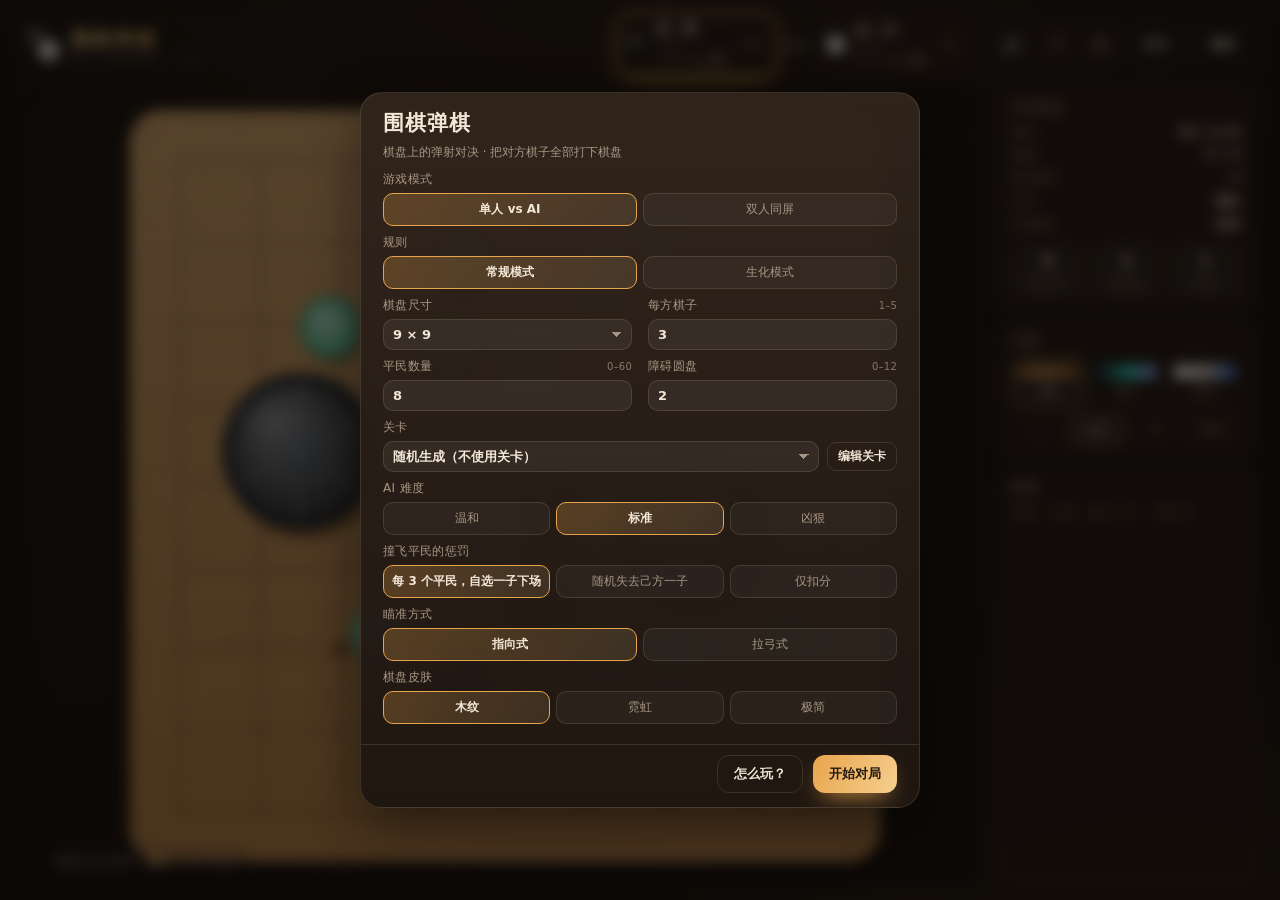
==== commit 4a69b2b7: "feat: 生化模式（棋子碰平民即同化，撞飞平民无惩罚）；设置里常规/生化切换并自动隐藏惩罚项；v8" ====
--- a/index.html
+++ b/index.html
@@ -18,7 +18,7 @@
       <div class="logo"><span class="dot b"></span><span class="dot w"></span></div>
       <div class="brand-text">
         <h1>围棋弹棋</h1>
-        <p>GO&nbsp;CARROM&nbsp;·&nbsp;<span id="buildTag">v7</span></p>
+        <p>GO&nbsp;CARROM&nbsp;·&nbsp;<span id="buildTag">v8</span></p>
       </div>
     </div>
 
@@ -29,7 +29,7 @@
           <b id="p1Name">黑方</b>
           <small id="p1Stat">3 / 3</small>
           <span class="civ-line" id="p1Civ" title="撞飞平民进度：满 3 个要自选一子下场">
-            <i></i><i></i><i></i><em>平民 <b>0</b>/3</em>
+            <i></i><i></i><i></i><em>平民 <b>0</b><span class="of3">/3</span></em>
           </span>
         </div>
         <span class="badge" id="p1Badge">黑</span>
@@ -41,7 +41,7 @@
           <b id="p2Name">白方</b>
           <small id="p2Stat">3 / 3</small>
           <span class="civ-line" id="p2Civ" title="撞飞平民进度：满 3 个要自选一子下场">
-            <i></i><i></i><i></i><em>平民 <b>0</b>/3</em>
+            <i></i><i></i><i></i><em>平民 <b>0</b><span class="of3">/3</span></em>
           </span>
         </div>
         <span class="badge" id="p2Badge">白</span>
@@ -163,6 +163,14 @@
             <button data-mode="pvp">双人同屏</button>
           </div>
         </div>
+        <div class="field">
+          <label>规则</label>
+          <div class="seg" id="segRules">
+            <button class="on" data-rules="classic">常规模式</button>
+            <button data-rules="bio">生化模式</button>
+          </div>
+          <p class="field-note hidden" id="bioNote">平民被任意一方棋子碰到，就归入那一方；撞飞平民不再有任何惩罚。</p>
+        </div>
         <div class="grid2">
           <div class="field">
             <label>棋盘尺寸</label>
@@ -198,7 +206,7 @@
             <button data-ai="hard">凶狠</button>
           </div>
         </div>
-        <div class="field">
+        <div class="field" id="fieldPenalty">
           <label>撞飞平民的惩罚</label>
           <div class="seg seg-wrap" id="segPenalty">
             <button class="on" data-pen="pick">每 3 个平民，自选一子下场</button>
@@ -253,6 +261,8 @@
           罚则与弹射棋子无关——<b>就算它自灭出界也照交</b>。顶部棋子卡片用 3 个小格 + <b>n/3</b> 显示进度，第 3 格闪红即警告。</li>
         <li><b>障碍圆盘。</b>灰色大圆盘是固定不动的无限质量物体，撞上会剧烈反弹，可以利用它做折射球。</li>
         <li><b>别把自己弹下去。</b>己方棋子出界同样会被消灭，大力度要留神。</li>
+        <li><b>生化模式（可选）。</b>平民不再中性：<b>任何一方棋子碰到平民，这个平民就归入那一方</b>——你的回合里如果是对手的棋子撞到平民，平民就变成对手的。
+          被收编的平民会带上阵营环；撞飞平民<b>完全没有惩罚</b>，胜负仍只看棋子。</li>
       </ol>
       <p class="tip">小技巧：碰撞会传递动量——用一颗棋子同时撞飞两颗敌方棋子，或借障碍盘改变角度偷袭。</p>
     </div>
--- a/css/style.css
+++ b/css/style.css
@@ -146,6 +146,12 @@
 .civ-line i.owed { background: var(--bad); border-color: var(--bad); box-shadow: 0 0 10px var(--bad); animation: civPulse .7s ease-in-out infinite; }
 .civ-line em { font-style: normal; font-size: calc(9.5px * var(--fs, 1)); color: var(--muted); letter-spacing: .03em; margin-left: 2px; font-variant-numeric: tabular-nums; }
 .civ-line em b { color: var(--accent2); font-weight: 700; }
+/* 生化模式：不显示三段进度，只看当前收编数量 */
+.civ-line.bio i { display: none; }
+.civ-line.bio .of3 { display: none; }
+.civ-line.bio em { color: var(--good); }
+.civ-line.bio em b { color: var(--good); }
+.field-note { margin: 7px 0 0; font-size: calc(11.5px * var(--fs, 1)); line-height: 1.5; color: var(--muted); }
 @keyframes civPulse { 0%, 100% { opacity: 1; } 50% { opacity: .4; } }
 .badge {
   margin-left: auto; font-size: calc(9.5px * var(--fs, 1)); padding: 2px 6px; border-radius: 999px;
@@ -559,14 +565,14 @@
   .modal-foot { padding: 9px 14px 12px; gap: 8px; }
   .modal-foot .btn { padding: 9px 14px; }
   .grid2 { grid-template-columns: 1fr; }
-  .seg button { padding: 9px 6px; font-size: calc(11.5px * var(--fs, 1)); }
+  .seg button { padding: 7px 6px; font-size: calc(11.5px * var(--fs, 1)); }
   .seg.seg-wrap { flex-wrap: nowrap; overflow-x: auto; scrollbar-width: none; }
   .seg.seg-wrap::-webkit-scrollbar { display: none; }
   .seg.seg-wrap button { flex: 1 0 auto; white-space: nowrap; font-size: calc(11px * var(--fs, 1)); }
   .row-flex .btn { padding: 8px 10px; }
-  .field { margin-bottom: 7px; }
-  .field > label { margin-bottom: 4px; }
-  .num-input { padding: 7px 9px; }
+  .field { margin-bottom: 4px; }
+  .field > label { margin-bottom: 3px; }
+  .num-input { padding: 6px 9px; }
   .result-stats { gap: 6px; }
   .result-stats div { padding: 6px 10px; font-size: calc(10px * var(--fs, 1)); }
 }
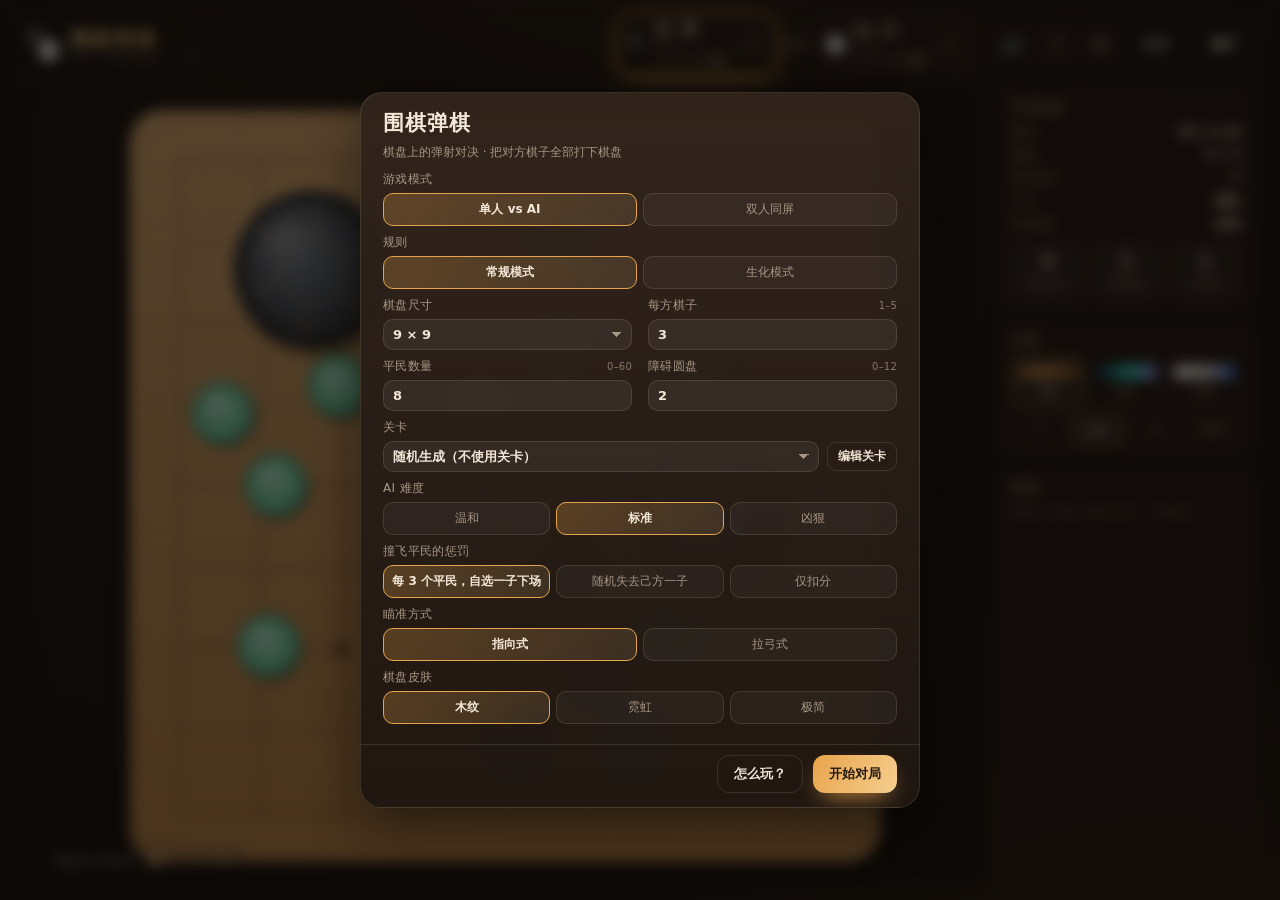
==== commit b336ceb6: "feat(bio): 万民皆兵——被同化的平民可弹射、计入棋子数、按阵营判定击落/自灭；状态栏改为「感染：N」；v9" ====
--- a/index.html
+++ b/index.html
@@ -18,7 +18,7 @@
       <div class="logo"><span class="dot b"></span><span class="dot w"></span></div>
       <div class="brand-text">
         <h1>围棋弹棋</h1>
-        <p>GO&nbsp;CARROM&nbsp;·&nbsp;<span id="buildTag">v8</span></p>
+        <p>GO&nbsp;CARROM&nbsp;·&nbsp;<span id="buildTag">v9</span></p>
       </div>
     </div>
 
@@ -29,7 +29,7 @@
           <b id="p1Name">黑方</b>
           <small id="p1Stat">3 / 3</small>
           <span class="civ-line" id="p1Civ" title="撞飞平民进度：满 3 个要自选一子下场">
-            <i></i><i></i><i></i><em>平民 <b>0</b><span class="of3">/3</span></em>
+            <i></i><i></i><i></i><em><span class="civ-label">平民</span> <b>0</b><span class="of3">/3</span></em>
           </span>
         </div>
         <span class="badge" id="p1Badge">黑</span>
@@ -41,7 +41,7 @@
           <b id="p2Name">白方</b>
           <small id="p2Stat">3 / 3</small>
           <span class="civ-line" id="p2Civ" title="撞飞平民进度：满 3 个要自选一子下场">
-            <i></i><i></i><i></i><em>平民 <b>0</b><span class="of3">/3</span></em>
+            <i></i><i></i><i></i><em><span class="civ-label">平民</span> <b>0</b><span class="of3">/3</span></em>
           </span>
         </div>
         <span class="badge" id="p2Badge">白</span>
@@ -262,7 +262,8 @@
         <li><b>障碍圆盘。</b>灰色大圆盘是固定不动的无限质量物体，撞上会剧烈反弹，可以利用它做折射球。</li>
         <li><b>别把自己弹下去。</b>己方棋子出界同样会被消灭，大力度要留神。</li>
         <li><b>生化模式（可选）。</b>平民不再中性：<b>任何一方棋子碰到平民，这个平民就归入那一方</b>——你的回合里如果是对手的棋子撞到平民，平民就变成对手的。
-          被收编的平民会带上阵营环；撞飞平民<b>完全没有惩罚</b>，胜负仍只看棋子。</li>
+          <b>万民皆兵</b>：被收编的平民就是那一方的棋子，可以像普通棋子一样点选、弹射，并计入棋子数（状态栏会超过初始数，如 `5/3`）；
+          它的出局同样按敌我判定——被对方撞飞算「击落」，自己出界算「自灭」。撞飞平民<b>没有任何惩罚</b>，一方的棋子（含被收编者）全部出局即告负。</li>
       </ol>
       <p class="tip">小技巧：碰撞会传递动量——用一颗棋子同时撞飞两颗敌方棋子，或借障碍盘改变角度偷袭。</p>
     </div>
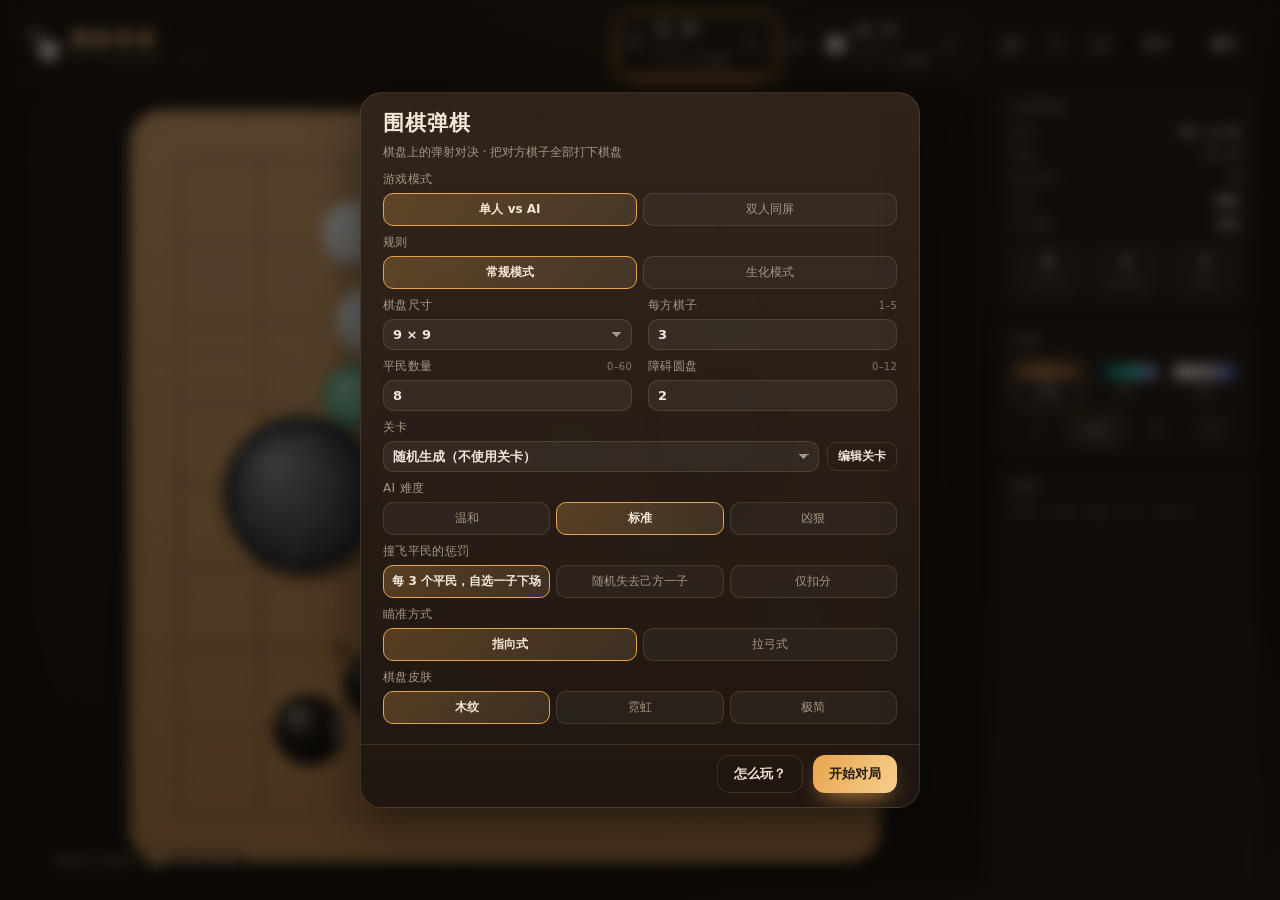
==== commit e67cae12: "fix(bio): 感染一律归当前行动方（不再送对面）；子力计数分母随获得 +1（3/3→4/4）；v10" ====
--- a/index.html
+++ b/index.html
@@ -18,7 +18,7 @@
       <div class="logo"><span class="dot b"></span><span class="dot w"></span></div>
       <div class="brand-text">
         <h1>围棋弹棋</h1>
-        <p>GO&nbsp;CARROM&nbsp;·&nbsp;<span id="buildTag">v9</span></p>
+        <p>GO&nbsp;CARROM&nbsp;·&nbsp;<span id="buildTag">v10</span></p>
       </div>
     </div>
 
@@ -261,9 +261,9 @@
           罚则与弹射棋子无关——<b>就算它自灭出界也照交</b>。顶部棋子卡片用 3 个小格 + <b>n/3</b> 显示进度，第 3 格闪红即警告。</li>
         <li><b>障碍圆盘。</b>灰色大圆盘是固定不动的无限质量物体，撞上会剧烈反弹，可以利用它做折射球。</li>
         <li><b>别把自己弹下去。</b>己方棋子出界同样会被消灭，大力度要留神。</li>
-        <li><b>生化模式（可选）。</b>平民不再中性：<b>任何一方棋子碰到平民，这个平民就归入那一方</b>——你的回合里如果是对手的棋子撞到平民，平民就变成对手的。
-          <b>万民皆兵</b>：被收编的平民就是那一方的棋子，可以像普通棋子一样点选、弹射，并计入棋子数（状态栏会超过初始数，如 `5/3`）；
-          它的出局同样按敌我判定——被对方撞飞算「击落」，自己出界算「自灭」。撞飞平民<b>没有任何惩罚</b>，一方的棋子（含被收编者）全部出局即告负。</li>
+        <li><b>生化模式（可选）。</b>平民不再中立：<b>在你的回合里，被任何棋子（你的或对手的）碰到的平民，都会被「感染」成你的子力</b>——「感染」只形容传播特性，收编后一定属于当前行动方，绝不会送给对手。
+          <b>万民皆兵</b>：被感染的平民可以像普通棋子一样点选、弹射；状态栏显示 `剩余 / 总数`，每感染 1 个，分子分母同时 +1（如 3/3 → 4/4）。
+          它的出局同样按敌我判定——被对方撞飞算「击落」，自己出界算「自灭」。撞飞平民<b>没有任何惩罚</b>，一方的棋子（含感染子）全部出局即告负。</li>
       </ol>
       <p class="tip">小技巧：碰撞会传递动量——用一颗棋子同时撞飞两颗敌方棋子，或借障碍盘改变角度偷袭。</p>
     </div>
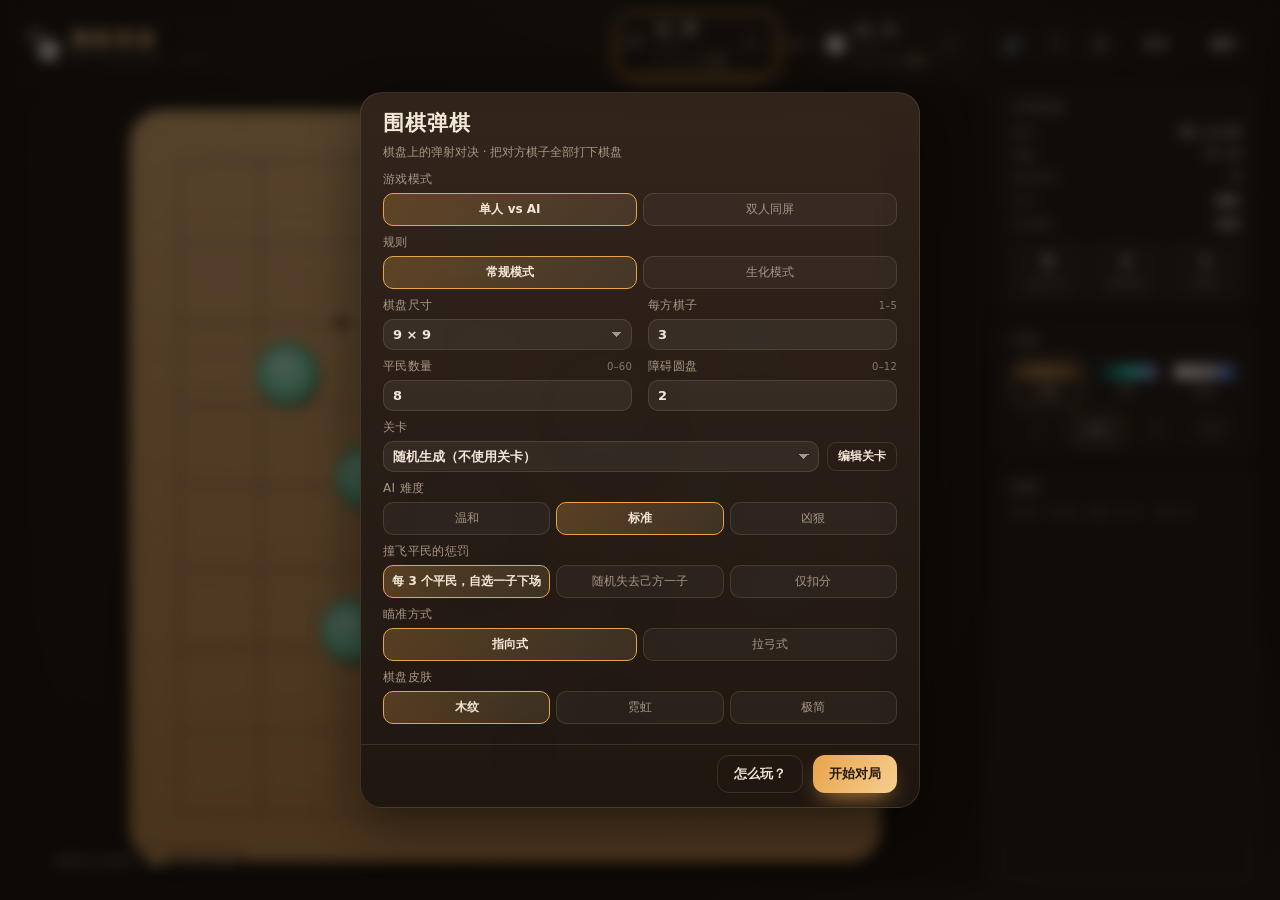
==== commit 9cc59346: "feat(bio): 感染即锁定归属；感染子与初始棋子等价并继续传播（连撞即连锁感染）；v11" ====
--- a/index.html
+++ b/index.html
@@ -18,7 +18,7 @@
       <div class="logo"><span class="dot b"></span><span class="dot w"></span></div>
       <div class="brand-text">
         <h1>围棋弹棋</h1>
-        <p>GO&nbsp;CARROM&nbsp;·&nbsp;<span id="buildTag">v10</span></p>
+        <p>GO&nbsp;CARROM&nbsp;·&nbsp;<span id="buildTag">v11</span></p>
       </div>
     </div>
 
@@ -261,9 +261,10 @@
           罚则与弹射棋子无关——<b>就算它自灭出界也照交</b>。顶部棋子卡片用 3 个小格 + <b>n/3</b> 显示进度，第 3 格闪红即警告。</li>
         <li><b>障碍圆盘。</b>灰色大圆盘是固定不动的无限质量物体，撞上会剧烈反弹，可以利用它做折射球。</li>
         <li><b>别把自己弹下去。</b>己方棋子出界同样会被消灭，大力度要留神。</li>
-        <li><b>生化模式（可选）。</b>平民不再中立：<b>在你的回合里，被任何棋子（你的或对手的）碰到的平民，都会被「感染」成你的子力</b>——「感染」只形容传播特性，收编后一定属于当前行动方，绝不会送给对手。
-          <b>万民皆兵</b>：被感染的平民可以像普通棋子一样点选、弹射；状态栏显示 `剩余 / 总数`，每感染 1 个，分子分母同时 +1（如 3/3 → 4/4）。
-          它的出局同样按敌我判定——被对方撞飞算「击落」，自己出界算「自灭」。撞飞平民<b>没有任何惩罚</b>，一方的棋子（含感染子）全部出局即告负。</li>
+        <li><b>生化模式（可选）。</b>平民会被「感染」：任何**有阵营的子力**（初始棋子，或已经被感染的子力）碰到<b>中立平民</b>，这个平民立刻变成那一方，<b>并且永久锁定</b>——之后被对方撞到也不会改回来。
+          被感染的平民<b>与初始棋子完全等价</b>：可以点选、可以弹射、计入棋子数；它自己撞到中立平民时**同样继续传播**，所以场上几乎不会出现「平民撞平民」。
+          状态栏显示 `剩余 / 总数`，每感染 1 个，分子分母同时 +1（3/3 → 4/4）；出局按敌我判定（被对方撞飞＝击落，自己出界＝自灭）。
+          撞飞平民<b>没有任何惩罚</b>，一方的棋子（含感染子）全部出局即告负。</li>
       </ol>
       <p class="tip">小技巧：碰撞会传递动量——用一颗棋子同时撞飞两颗敌方棋子，或借障碍盘改变角度偷袭。</p>
     </div>
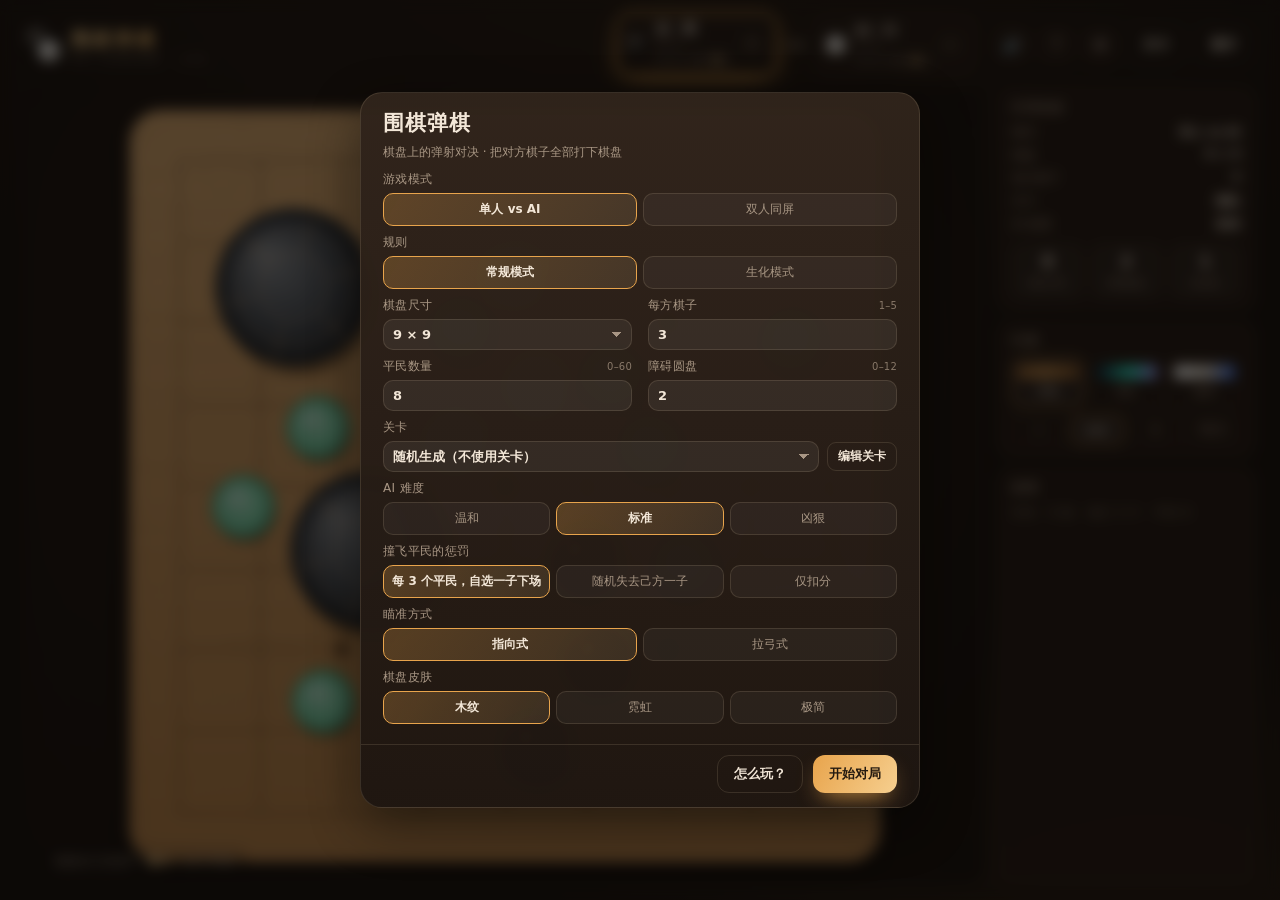
==== commit e39ccf4d: "feat: 先手轮换（不改设置则黑白交替先手，玩家始终执黑）；竖屏收紧棋盘留白并把满力拖拽缩到 2.2 格；v12" ====
--- a/index.html
+++ b/index.html
@@ -18,7 +18,7 @@
       <div class="logo"><span class="dot b"></span><span class="dot w"></span></div>
       <div class="brand-text">
         <h1>围棋弹棋</h1>
-        <p>GO&nbsp;CARROM&nbsp;·&nbsp;<span id="buildTag">v11</span></p>
+        <p>GO&nbsp;CARROM&nbsp;·&nbsp;<span id="buildTag">v12</span></p>
       </div>
     </div>
 
@@ -267,6 +267,7 @@
           撞飞平民<b>没有任何惩罚</b>，一方的棋子（含感染子）全部出局即告负。</li>
       </ol>
       <p class="tip">小技巧：碰撞会传递动量——用一颗棋子同时撞飞两颗敌方棋子，或借障碍盘改变角度偷袭。</p>
+      <p class="tip">先后手：不改设置连续开局（含「重开」）时，黑/白会轮流先手——你始终执黑，只是轮流做先手与后手；改了设置则重置为黑方先手。</p>
     </div>
     <div class="modal-foot">
       <button class="btn primary" id="btnRulesClose">明白了</button>
